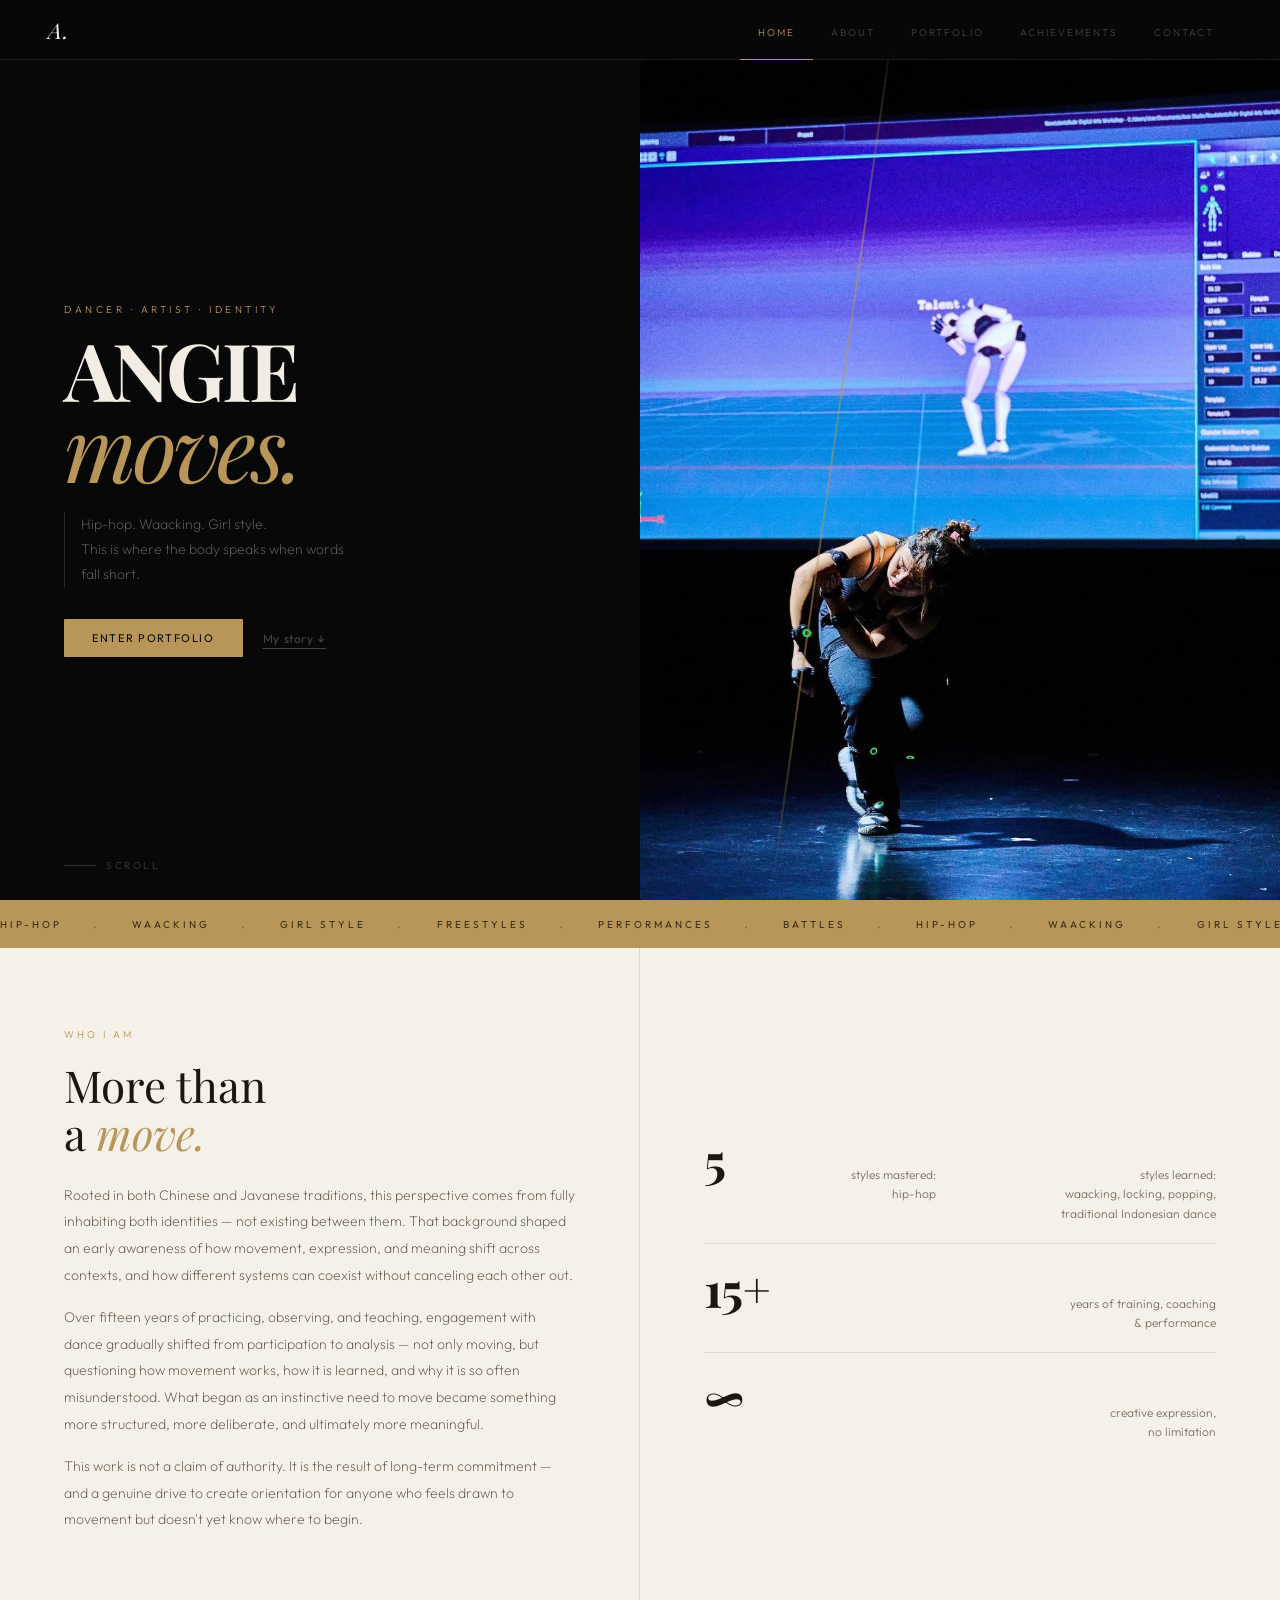
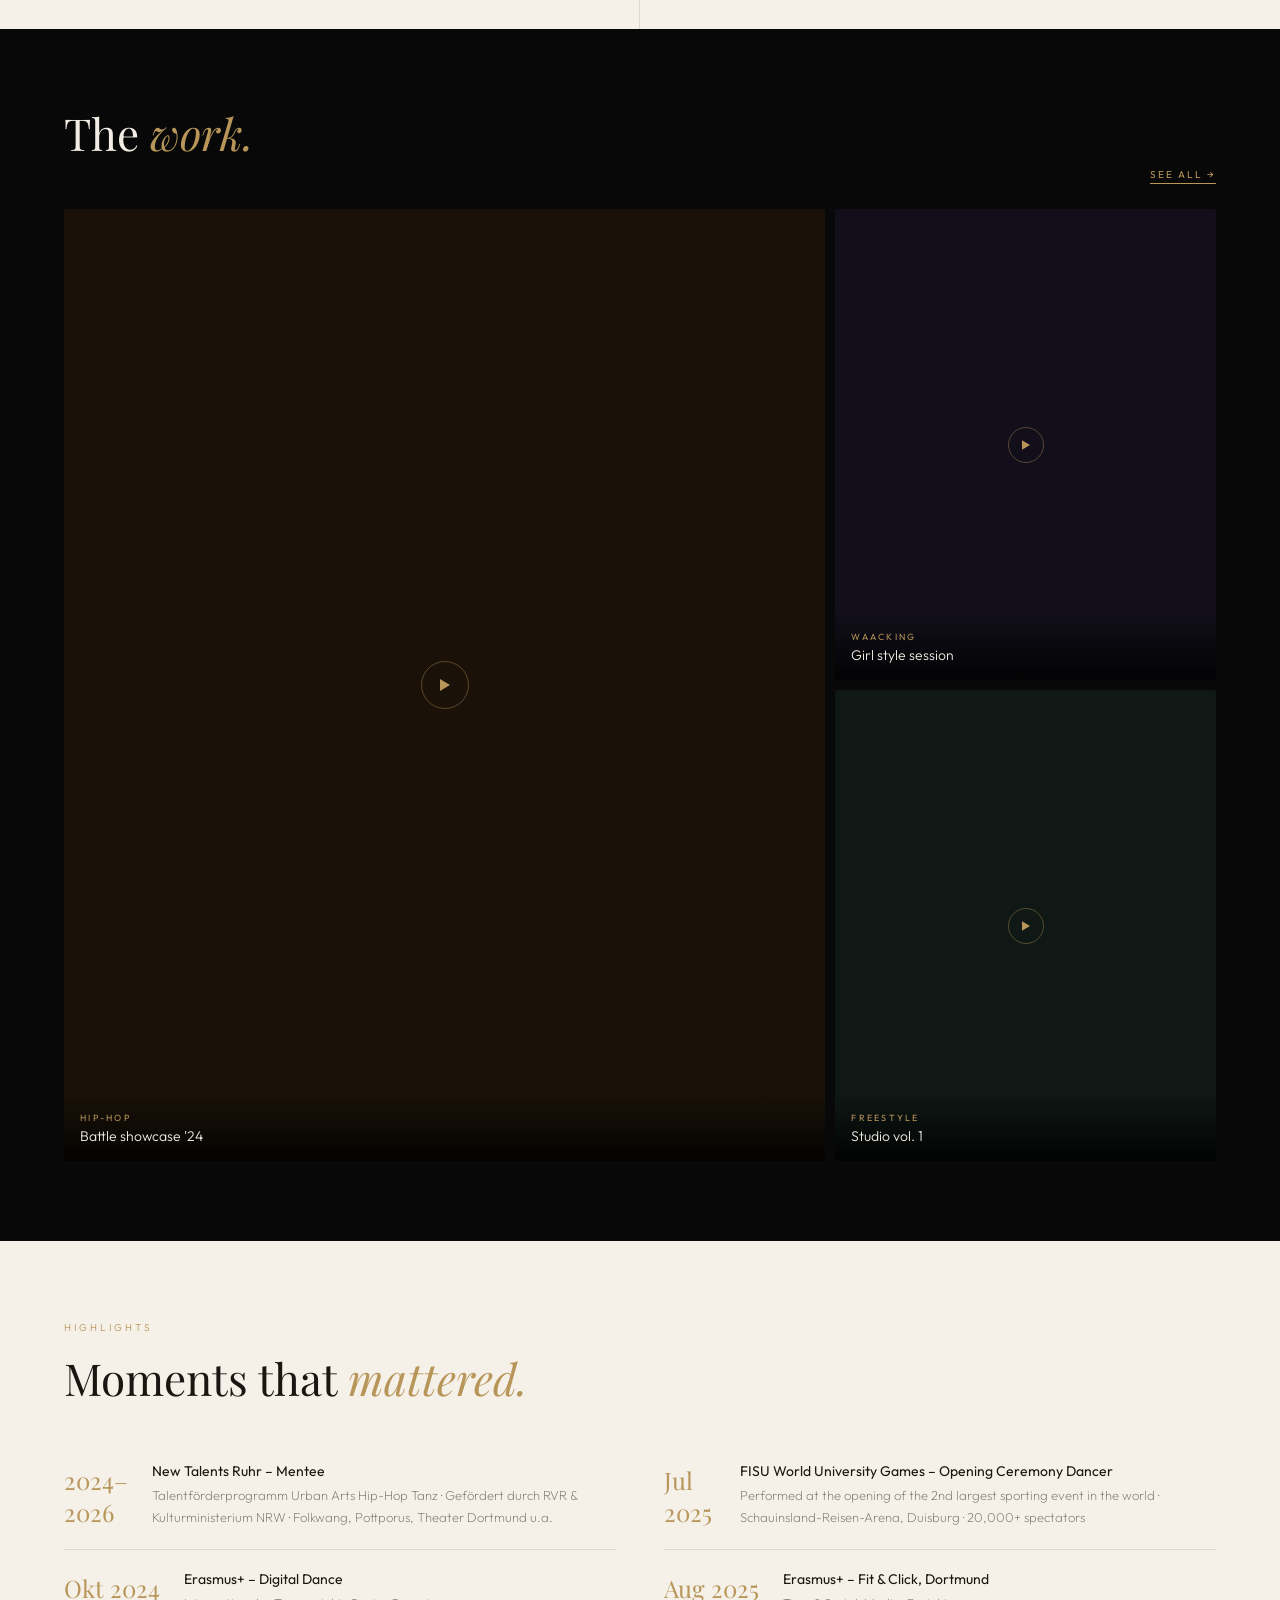
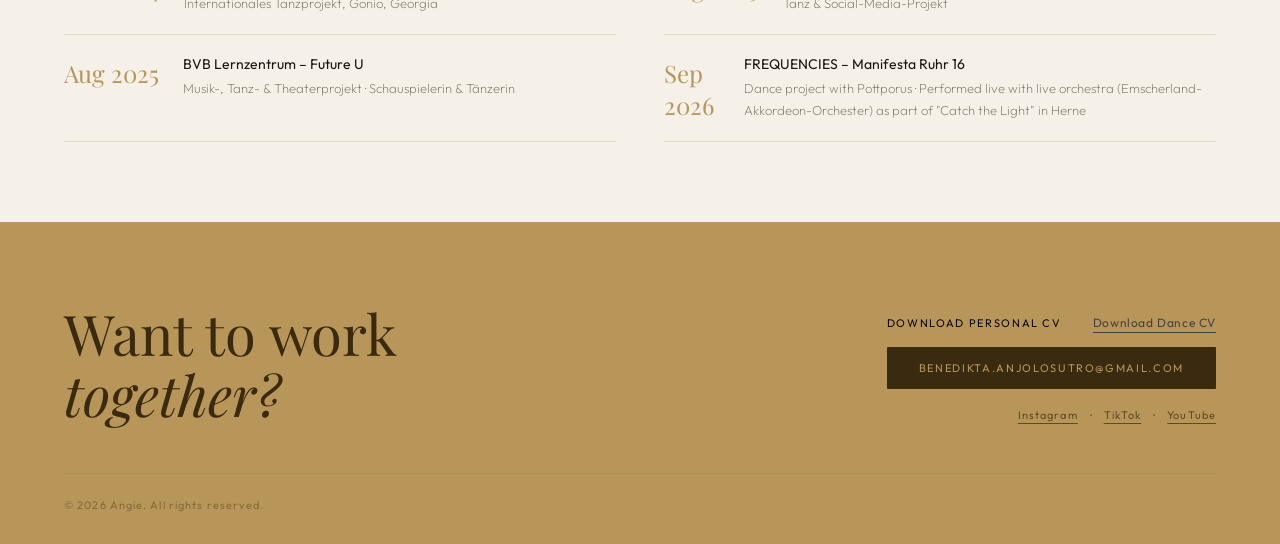
==== index.html @ 120810fe "Update index.html" ====
<!DOCTYPE html>
<html lang="en">
<head>
  <meta charset="UTF-8" />
  <meta name="viewport" content="width=device-width, initial-scale=1.0"/>
  <title>Benedikta Angie — Dancer & Artist</title>
  <link rel="stylesheet" href="style.css" />
  <link href="https://fonts.googleapis.com/css2?family=Playfair+Display:ital,wght@0,400;0,700;1,400;1,700&family=Outfit:wght@200;300;400&display=swap" rel="stylesheet"/>
</head>
<body>

  <!-- ═══════════════════════════════════════════
       NAVIGATION
  ════════════════════════════════════════════ -->
  <nav class="nav">
    <div class="nav-brand">A.</div>
    <ul class="nav-links">
      <li><a href="#home" class="active">Home</a></li>
      <li><a href="#about">About</a></li>
      <li><a href="portfolio.html">Portfolio</a></li>
      <li><a href="#achievements">Achievements</a></li>
      <li><a href="#contact">Contact</a></li>
    </ul>
    <button class="nav-toggle" aria-label="menu">☰</button>
  </nav>

  <!-- ═══════════════════════════════════════════
       HERO
  ════════════════════════════════════════════ -->
  <section class="hero" id="home">
    <div class="hero-left reveal">
      <span class="eyebrow">Dancer · Artist · Identity</span>
      <h1 class="hero-name">
        ANGIE
        <span class="italic-line">moves.</span>
      </h1>
      <p class="tagline">Hip-hop. Waacking. Girl style.<br>This is where the body speaks when words fall short.</p>
      <div class="hero-actions">
        <a href="portfolio.html" class="btn-gold">Enter portfolio</a>
        <a href="#about" class="btn-line">My story ↓</a>
      </div>
    </div>
    <div class="hero-right">
      <!-- 👇 REPLACE THIS: swap the src with the path to your photo -->
      <!-- Example: src="images/angie.jpg" -->
     <div class="slideshow">
  <div class="slide active"><img src="images/abme1.jpg" alt="Angie" /></div>
  <div class="slide"><img src="images/abme2.JPG" alt="Angie" /></div>
  <div class="slide"><img src="images/abme3.jpg" alt="Angie" /></div>
  <div class="slide"><img src="images/abme4.jpg" alt="Angie" /></div>
  <div class="slide"><img src="images/abme5.jpg" alt="Angie" /></div>
  <div class="slide"><img src="images/abme6.JPG" alt="Angie" /></div>
  <div class="slide"><img src="images/abme7.jpg" alt="Angie" /></div>
  <div class="slide"><img src="images/abme8.JPG" alt="Angie" /></div>
</div>
       </div>
     </div>
    </div>
    <div class="scroll-hint"><span class="scroll-line"></span> scroll</div>
    <div class="diagonal-slice"></div>
  </section>

  <!-- ═══════════════════════════════════════════
       TICKER STRIP
  ════════════════════════════════════════════ -->
  <div class="ticker">
    <div class="ticker-track">
      <span>Hip-hop</span><span class="dot">·</span>
      <span>Waacking</span><span class="dot">·</span>
      <span>Girl style</span><span class="dot">·</span>
      <span>Freestyles</span><span class="dot">·</span>
      <span>Performances</span><span class="dot">·</span>
      <span>Battles</span><span class="dot">·</span>
      <span>Hip-hop</span><span class="dot">·</span>
      <span>Waacking</span><span class="dot">·</span>
      <span>Girl style</span><span class="dot">·</span>
      <span>Freestyles</span><span class="dot">·</span>
      <span>Performances</span><span class="dot">·</span>
      <span>Battles</span><span class="dot">·</span>
    </div>
  </div>

  <!-- ═══════════════════════════════════════════
       ABOUT
  ════════════════════════════════════════════ -->
  <section class="about" id="about">
    <div class="about-left reveal">
      <span class="section-kicker">Who I am</span>
      <h2 class="section-heading">More than<br>a <em>move.</em></h2>
      <!-- 👇 REPLACE THIS: write your own bio here -->
      <p class="body-text">
        Rooted in both Chinese and Javanese traditions, this perspective comes from fully inhabiting both identities — not existing between them. 
        That background shaped an early awareness of how movement, expression, and meaning shift across contexts, and 
        how different systems can coexist without canceling each other out.
      </p>
      <p class="body-text">
        Over fifteen years of practicing, observing, and teaching, engagement with dance gradually shifted from participation to analysis — not only moving, but questioning how movement works, how it is learned, and why it is so often misunderstood. 
        What began as an instinctive need to move became something more structured, more deliberate, and ultimately more meaningful.
      </p>
       <p class="body-text">
        This work is not a claim of authority. It is the result of long-term commitment — and a genuine drive 
         to create orientation for anyone who feels drawn to movement but doesn't yet know where to begin.
    </div>
    <div class="about-right reveal">
      <!-- 👇 REPLACE THIS: update these numbers to match your real experience -->
      <div class="stat-row">
        <span class="stat-n">5</span>
        <span class="stat-desc">styles mastered:<br>hip-hop</span>
        <span class="stat-desc">styles learned:<br>waacking, locking, popping, <br>traditional Indonesian dance</span>
      </div>
      <div class="stat-row">
        <span class="stat-n">15+</span>
        <span class="stat-desc">years of training, coaching<br>& performance</span>
      </div>
      <div class="stat-row">
        <span class="stat-n">∞</span>
        <span class="stat-desc">creative expression,<br>no limitation</span>
      </div>
    </div>
  </section>

  <!-- ═══════════════════════════════════════════
       PORTFOLIO PREVIEW
  ════════════════════════════════════════════ -->
  <section class="portfolio-preview">
    <div class="portfolio-header reveal">
      <h2 class="section-heading light">The <em>work.</em></h2>
      <a href="portfolio.html" class="see-all">See all →</a>
    </div>
    <div class="portfolio-grid reveal">

      <!-- CARD 1 — big featured card -->
      <!-- 👇 REPLACE: change the background-image or add a video thumbnail -->
      <div class="p-card p-card-main" style="background:#1a1208;">
        <div class="play-btn">
          <svg width="10" height="12" viewBox="0 0 10 12" fill="#b8965a"><polygon points="0,0 10,6 0,12"/></svg>
        </div>
        <div class="card-info">
          <span class="card-tag">Hip-hop</span>
          <!-- 👇 REPLACE: change the title of this video/clip -->
          <p class="card-name">Battle showcase '24</p>
        </div>
      </div>

      <div class="p-card-col">
        <!-- CARD 2 -->
        <div class="p-card p-card-sm" style="background:#120f1a;">
          <div class="play-btn small">
            <svg width="8" height="10" viewBox="0 0 10 12" fill="#b8965a"><polygon points="0,0 10,6 0,12"/></svg>
          </div>
          <div class="card-info">
            <span class="card-tag">Waacking</span>
            <!-- 👇 REPLACE: change title -->
            <p class="card-name">Girl style session</p>
          </div>
        </div>
        <!-- CARD 3 -->
        <div class="p-card p-card-sm" style="background:#0f1814;">
          <div class="play-btn small">
            <svg width="8" height="10" viewBox="0 0 10 12" fill="#b8965a"><polygon points="0,0 10,6 0,12"/></svg>
          </div>
          <div class="card-info">
            <span class="card-tag">Freestyle</span>
            <!-- 👇 REPLACE: change title -->
            <p class="card-name">Studio vol. 1</p>
          </div>
        </div>
      </div>

    </div>
  </section>

  <!-- ═══════════════════════════════════════════
       ACHIEVEMENTS
  ════════════════════════════════════════════ -->
  <section class="achievements" id="achievements">
    <div class="reveal">
      <span class="section-kicker">Highlights</span>
      <h2 class="section-heading">Moments that <em>mattered.</em></h2>
    </div>
    <div class="ach-grid reveal">

      <!-- 👇 REPLACE ALL OF THESE with your real achievements -->
      <!-- Copy-paste more <div class="ach-item"> blocks to add more! -->
      
      <div class="ach-item">
  <span class="ach-year">2024–2026</span>
  <div>
    <p class="ach-title">New Talents Ruhr – Mentee</p>
    <p class="ach-desc">Talentförderprogramm Urban Arts Hip-Hop Tanz · Gefördert durch RVR & Kulturministerium NRW · Folkwang, Pottporus, Theater Dortmund u.a.</p>
  </div>
</div>
      <div class="ach-item">
  <span class="ach-year">Jul 2025</span>
  <div>
    <p class="ach-title">FISU World University Games – Opening Ceremony Dancer</p>
    <p class="ach-desc">Performed at the opening of the 2nd largest sporting event in the world · Schauinsland-Reisen-Arena, Duisburg · 20,000+ spectators</p>
  </div>
</div>
<div class="ach-item">
  <span class="ach-year">Okt 2024</span>
  <div>
    <p class="ach-title">Erasmus+ – Digital Dance</p>
    <p class="ach-desc">Internationales Tanzprojekt, Gonio, Georgia</p>
  </div>
</div>
<div class="ach-item">
  <span class="ach-year">Aug 2025</span>
  <div>
    <p class="ach-title">Erasmus+ – Fit & Click, Dortmund</p>
    <p class="ach-desc">Tanz & Social-Media-Projekt</p>
  </div>
</div>
<div class="ach-item">
  <span class="ach-year">Aug 2025</span>
  <div>
    <p class="ach-title">BVB Lernzentrum – Future U</p>
    <p class="ach-desc">Musik-, Tanz- & Theaterprojekt · Schauspielerin & Tänzerin</p>
  </div>
</div>
      <div class="ach-item"> 
        <span class="ach-year">Sep 2026</span> 
        <div> <p class="ach-title">FREQUENCIES – Manifesta Ruhr 16</p> 
          <p class="ach-desc">Dance project with Pottporus · Performed live with live orchestra (Emscherland-Akkordeon-Orchester) as part of "Catch the Light" in Herne</p> 
        </div> </div>
      </div>

    </div>
  </section>

  <!-- ═══════════════════════════════════════════
       CONTACT FOOTER
  ════════════════════════════════════════════ -->
  <footer class="contact" id="contact">
    <div class="contact-inner reveal">
      <h2 class="contact-heading">Want to work<br><em>together?</em></h2>
      <div class="contact-links">

        <div class="cv-downloads">
  <a href="Lebenslauf_Benedikta_Anjolosutro.pdf" download class="btn-gold">Download Personal CV</a>
  <a href="Tanz_Lebenslauf_Benedikta_Anjolosutro.pdf" download class="btn-line">Download Dance CV</a>
</div>
        <!-- 👇 REPLACE: add your real email and social links -->
        <a href="mailto:benedikta.anjolosutro@gmail.com" class="contact-btn">benedikta.anjolosutro@gmail.com</a>
<div class="social-row">
  <a href="https://instagram.com/benedikta_angie" target="_blank" class="social-link">Instagram</a>
  <span class="dot">·</span>
  <a href="https://tiktok.com/@an._angie" target="_blank" class="social-link">TikTok</a>
  <span class="dot">·</span>
  <a href="https://youtube.com/@benedikta_angie" target="_blank" class="social-link">YouTube</a>
        </div>
      </div>
    </div>
    <p class="footer-copy">© 2026 Angie. All rights reserved.</p>
  </footer>

  <script src="script.js"></script>
</body>
</html>
---- style.css ----
/* ═══════════════════════════════════════════════
   ANGIE — Personal Website Stylesheet
   ═══════════════════════════════════════════════
   COLORS:
     --gold   : #b8965a  ← your signature accent
     --dark   : #080808  ← background for dark sections
     --cream  : #f2ede4  ← text on dark backgrounds
     --mid    : #666     ← muted text
   ═══════════════════════════════════════════════ */

:root {
  --gold: #b8965a;
  --gold-dark: #3a2a10;
  --dark: #080808;
  --dark-2: #0c0c0c;
  --dark-3: #111;
  --cream: #f2ede4;
  --mid: #666;
  --muted: #444;
  --border: rgba(255,255,255,0.07);
  --font-display: 'Playfair Display', serif;
  --font-body: 'Outfit', sans-serif;
}

/* ── RESET ── */
*, *::before, *::after { box-sizing: border-box; margin: 0; padding: 0; }
html { scroll-behavior: smooth; }
body {
  font-family: var(--font-body);
  background: var(--dark);
  color: var(--cream);
  overflow-x: hidden;
}
a { text-decoration: none; color: inherit; }
ul { list-style: none; }
img { max-width: 100%; display: block; }

/* ── NAVIGATION ── */
.nav {
  position: fixed; top: 0; left: 0; right: 0; z-index: 100;
  display: flex; align-items: center;
  justify-content: space-between;
  padding: 0 48px;
  background: rgba(8,8,8,0.92);
  backdrop-filter: blur(12px);
  border-bottom: 0.5px solid var(--border);
  height: 60px;
}
.nav-brand {
  font-family: var(--font-display);
  font-size: 22px; font-style: italic;
  color: var(--cream); letter-spacing: 1px;
}
.nav-links {
  display: flex; gap: 0; align-items: center;
}
.nav-links a {
  font-size: 10px; letter-spacing: 0.2em;
  text-transform: uppercase; color: var(--muted);
  padding: 20px 18px;
  border-bottom: 1.5px solid transparent;
  transition: color 0.2s, border-color 0.2s;
  font-weight: 300;
}
.nav-links a:hover,
.nav-links a.active {
  color: var(--gold);
  border-bottom-color: var(--gold);
}
.nav-toggle { display: none; background: none; border: none; color: var(--cream); font-size: 20px; cursor: pointer; }

/* ── HERO ── */
.hero {
  min-height: 100vh;
  display: grid; grid-template-columns: 1fr 1fr;
  position: relative; overflow: hidden;
  padding-top: 60px;
}
.diagonal-slice {
  position: absolute;
  top: 0; right: 38%;
  width: 1.5px; height: 100%;
  background: linear-gradient(180deg, transparent, var(--gold) 25%, var(--gold) 75%, transparent);
  transform: rotate(8deg) translateX(40px);
  opacity: 0.5; pointer-events: none;
}
.hero-left {
  padding: 80px 64px;
  display: flex; flex-direction: column;
  justify-content: center; gap: 16px;
  position: relative; z-index: 2;
}
.eyebrow {
  font-size: 10px; letter-spacing: 0.35em;
  text-transform: uppercase; color: var(--gold);
  font-weight: 300;
}
.hero-name {
  font-family: var(--font-display);
  font-size: clamp(56px, 8vw, 80px);
  font-weight: 700; line-height: 0.92;
  color: var(--cream); letter-spacing: -3px;
}
.hero-name .italic-line {
  display: block; font-style: italic;
  font-weight: 400; color: var(--gold);
  font-size: clamp(64px, 9vw, 90px);
  letter-spacing: -4px;
}
.tagline {
  font-size: 14px; font-weight: 200;
  color: var(--mid); line-height: 1.8;
  max-width: 280px;
  border-left: 1px solid #2a2a2a;
  padding-left: 16px; margin-top: 8px;
}
.hero-actions {
  display: flex; align-items: center;
  gap: 20px; margin-top: 16px;
}
.btn-gold {
  background: var(--gold); color: var(--dark);
  padding: 12px 28px;
  font-size: 11px; letter-spacing: 0.15em;
  text-transform: uppercase; font-weight: 400;
  border-radius: 1px;
  transition: opacity 0.2s;
}
.btn-gold:hover { opacity: 0.85; }
.btn-line {
  font-size: 12px; color: var(--muted);
  letter-spacing: 0.05em;
  text-decoration: underline;
  text-underline-offset: 5px;
  transition: color 0.2s;
}
.btn-line:hover { color: var(--cream); }
.hero-right {
  background: #0f0d0b;
  display: flex; align-items: flex-end;
  justify-content: center; overflow: hidden;
  position: relative;
}
/* ── PHOTO: when you add your real photo it fills this area ── */
.hero-right img {
  width: 100%; height: 100%;
  object-fit: cover; object-position: top center;
}
.photo-placeholder {
  width: 100%; height: 100%;
  display: flex; align-items: center; justify-content: center;
  min-height: 400px;
}
.photo-frame {
  border: 0.5px solid #2a2520;
  padding: 40px; text-align: center;
  position: relative;
}
.photo-frame::before {
  content: ''; position: absolute; top: -16px; right: -16px;
  width: 32px; height: 32px;
  border-top: 1px solid var(--gold); border-right: 1px solid var(--gold);
}
.photo-frame::after {
  content: ''; position: absolute; bottom: -16px; left: -16px;
  width: 32px; height: 32px;
  border-bottom: 1px solid var(--gold); border-left: 1px solid var(--gold);
}
.photo-hint { font-size: 13px; color: var(--muted); margin-bottom: 8px; line-height: 1.6; }
.photo-code { font-size: 11px; color: #333; font-family: monospace; }
.scroll-hint {
  position: absolute; bottom: 28px; left: 64px;
  font-size: 10px; color: #333;
  letter-spacing: 0.25em; text-transform: uppercase;
  display: flex; align-items: center; gap: 10px; z-index: 2;
}
.scroll-line { width: 32px; height: 1px; background: #333; }

/* ── TICKER STRIP ── */
.ticker {
  background: var(--gold);
  overflow: hidden; white-space: nowrap;
  padding: 12px 0;
}
.ticker-track {
  display: inline-flex; gap: 32px;
  animation: ticker 18s linear infinite;
}
.ticker-track span {
  font-size: 10px; letter-spacing: 0.3em;
  text-transform: uppercase; color: var(--gold-dark);
  font-weight: 400;
}
.ticker-track .dot { opacity: 0.4; font-size: 14px; }
@keyframes ticker {
  from { transform: translateX(0); }
  to { transform: translateX(-50%); }
}

/* ── ABOUT ── */
.about {
  background: #f5f0e8;
  display: grid; grid-template-columns: 1fr 1fr;
}
.about-left {
  padding: 80px 64px;
  border-right: 0.5px solid #ddd8ce;
}
.about-right {
  padding: 80px 64px;
  display: flex; flex-direction: column;
  justify-content: center;
}
.section-kicker {
  font-size: 10px; letter-spacing: 0.3em;
  text-transform: uppercase; color: var(--gold);
  margin-bottom: 20px; font-weight: 300;
  display: block;
}
.section-heading {
  font-family: var(--font-display);
  font-size: clamp(32px, 4vw, 44px);
  font-weight: 400; line-height: 1.1;
  color: #1a1612; margin-bottom: 24px;
}
.section-heading.light { color: var(--cream); }
.section-heading em { font-style: italic; color: var(--gold); }
.body-text {
  font-size: 14px; font-weight: 200;
  color: #5a5248; line-height: 1.9;
  margin-bottom: 16px;
}
.stat-row {
  display: flex; justify-content: space-between;
  align-items: baseline; padding: 20px 0;
  border-bottom: 0.5px solid #ddd8ce;
}
.stat-row:first-child { padding-top: 0; }
.stat-row:last-child { border-bottom: none; padding-bottom: 0; }
.stat-n {
  font-family: var(--font-display);
  font-size: 48px; font-weight: 700;
  color: #1a1612; line-height: 1;
}
.stat-desc {
  font-size: 12px; color: #7a7268;
  font-weight: 300; text-align: right;
  line-height: 1.6;
}

/* ── PORTFOLIO PREVIEW ── */
.portfolio-preview {
  background: var(--dark); padding: 80px 64px;
}
.portfolio-header {
  display: flex; justify-content: space-between;
  align-items: flex-end; margin-bottom: 28px;
}
.see-all {
  font-size: 10px; color: var(--gold);
  letter-spacing: 0.2em; text-transform: uppercase;
  text-decoration: underline; text-underline-offset: 5px;
  transition: opacity 0.2s;
}
.see-all:hover { opacity: 0.7; }
.portfolio-grid {
  display: grid;
  grid-template-columns: 2fr 1fr;
  gap: 10px;
}
.p-card {
  position: relative; overflow: hidden;
  cursor: pointer; border-radius: 2px;
  transition: transform 0.3s;
}
.p-card:hover { transform: scale(1.01); }
.p-card-main { aspect-ratio: 4/5; }
.p-card-col { display: flex; flex-direction: column; gap: 10px; }
.p-card-sm { flex: 1; min-height: 160px; }
.play-btn {
  position: absolute; top: 50%; left: 50%;
  transform: translate(-50%, -50%);
  width: 48px; height: 48px;
  border: 1px solid rgba(184,150,90,0.4);
  border-radius: 50%;
  display: flex; align-items: center; justify-content: center;
  transition: border-color 0.2s, background 0.2s;
}
.p-card:hover .play-btn { border-color: var(--gold); background: rgba(184,150,90,0.1); }
.play-btn.small { width: 36px; height: 36px; }
.card-info {
  position: absolute; bottom: 0; left: 0; right: 0;
  padding: 20px 16px 16px;
  background: linear-gradient(transparent, rgba(0,0,0,0.88));
}
.card-tag {
  font-size: 9px; letter-spacing: 0.25em;
  text-transform: uppercase; color: var(--gold);
  display: block; margin-bottom: 4px;
}
.card-name {
  font-size: 14px; color: var(--cream);
  font-weight: 300;
}

/* ── ACHIEVEMENTS ── */
.achievements {
  background: #f5f0e8; padding: 80px 64px;
}
.achievements .section-heading { color: #1a1612; margin-bottom: 40px; }
.ach-grid {
  display: grid;
  grid-template-columns: 1fr 1fr;
  gap: 0 48px;
}
.ach-item {
  display: flex; gap: 24px;
  align-items: flex-start; padding: 20px 0;
  border-bottom: 0.5px solid #ddd8ce;
}
.ach-year {
  font-family: var(--font-display);
  font-size: 24px; color: var(--gold);
  min-width: 52px; font-weight: 400;
  padding-top: 2px;
}
.ach-title {
  font-size: 14px; color: #1a1612;
  margin-bottom: 4px; font-weight: 400;
}
.ach-desc {
  font-size: 13px; color: #7a7268;
  font-weight: 200; line-height: 1.7;
}

/* ── CONTACT / FOOTER ── */
.contact {
  background: var(--gold);
  padding: 80px 64px 32px;
}
.contact-inner {
  display: flex; justify-content: space-between;
  align-items: flex-end; margin-bottom: 48px;
  flex-wrap: wrap; gap: 32px;
}
.contact-heading {
  font-family: var(--font-display);
  font-size: clamp(36px, 5vw, 56px);
  font-weight: 400; font-style: normal;
  color: var(--gold-dark); line-height: 1.1;
}
.contact-heading em { font-style: italic; }
.contact-links {
  display: flex; flex-direction: column;
  gap: 16px; align-items: flex-end;
}
.contact-btn {
  background: var(--gold-dark); color: var(--gold);
  padding: 14px 32px;
  font-size: 11px; letter-spacing: 0.15em;
  text-transform: uppercase; font-weight: 400;
  border-radius: 1px;
  transition: opacity 0.2s;
}
.contact-btn:hover { opacity: 0.8; }
.social-row {
  display: flex; gap: 12px; align-items: center;
}
.social-link {
  font-size: 11px; color: var(--gold-dark);
  letter-spacing: 0.1em; opacity: 0.7;
  text-decoration: underline; text-underline-offset: 4px;
  transition: opacity 0.2s;
}
.social-link:hover { opacity: 1; }
.social-row .dot { color: var(--gold-dark); opacity: 0.4; }
.footer-copy {
  font-size: 11px; color: var(--gold-dark);
  opacity: 0.4; letter-spacing: 0.1em;
  border-top: 0.5px solid rgba(58,42,16,0.2);
  padding-top: 24px;
}

/* ── REVEAL ANIMATIONS ── */
.reveal {
  opacity: 0;
  transform: translateY(28px);
  transition: opacity 0.7s ease, transform 0.7s ease;
}
.reveal.visible {
  opacity: 1;
  transform: translateY(0);
}

/* ── MOBILE ── */
@media (max-width: 768px) {
  .nav { padding: 0 24px; }
  .nav-links { display: none; }
  .nav-toggle { display: block; }
  .hero { grid-template-columns: 1fr; min-height: auto; }
  .hero-left { padding: 100px 28px 48px; }
  .hero-right { min-height: 320px; }
  .scroll-hint { left: 28px; }
  .about { grid-template-columns: 1fr; }
  .about-left { padding: 56px 28px; border-right: none; border-bottom: 0.5px solid #ddd8ce; }
  .about-right { padding: 48px 28px; }
  .portfolio-preview { padding: 56px 28px; }
  .portfolio-grid { grid-template-columns: 1fr; }
  .p-card-main { aspect-ratio: 4/3; }
  .achievements { padding: 56px 28px; }
  .ach-grid { grid-template-columns: 1fr; }
  .contact { padding: 56px 28px 28px; }
  .contact-inner { flex-direction: column; align-items: flex-start; }
  .contact-links { align-items: flex-start; }
}

/* SLIDESHOW */
.slideshow {
  position: relative;
  width: 100%;
  height: 100%;
  min-height: 520px;
  overflow: hidden;
  border-radius: 4px;
}

.slide {
  position: absolute;
  top: 0; left: 0;
  width: 100%;
  height: 100%;
  opacity: 0;
  transition: opacity 1s ease-in-out;
}

.slide.active {
  opacity: 1;
}

.slide img {
  width: 100%;
  height: 100%;
  object-fit: cover;
  object-position: top;
}
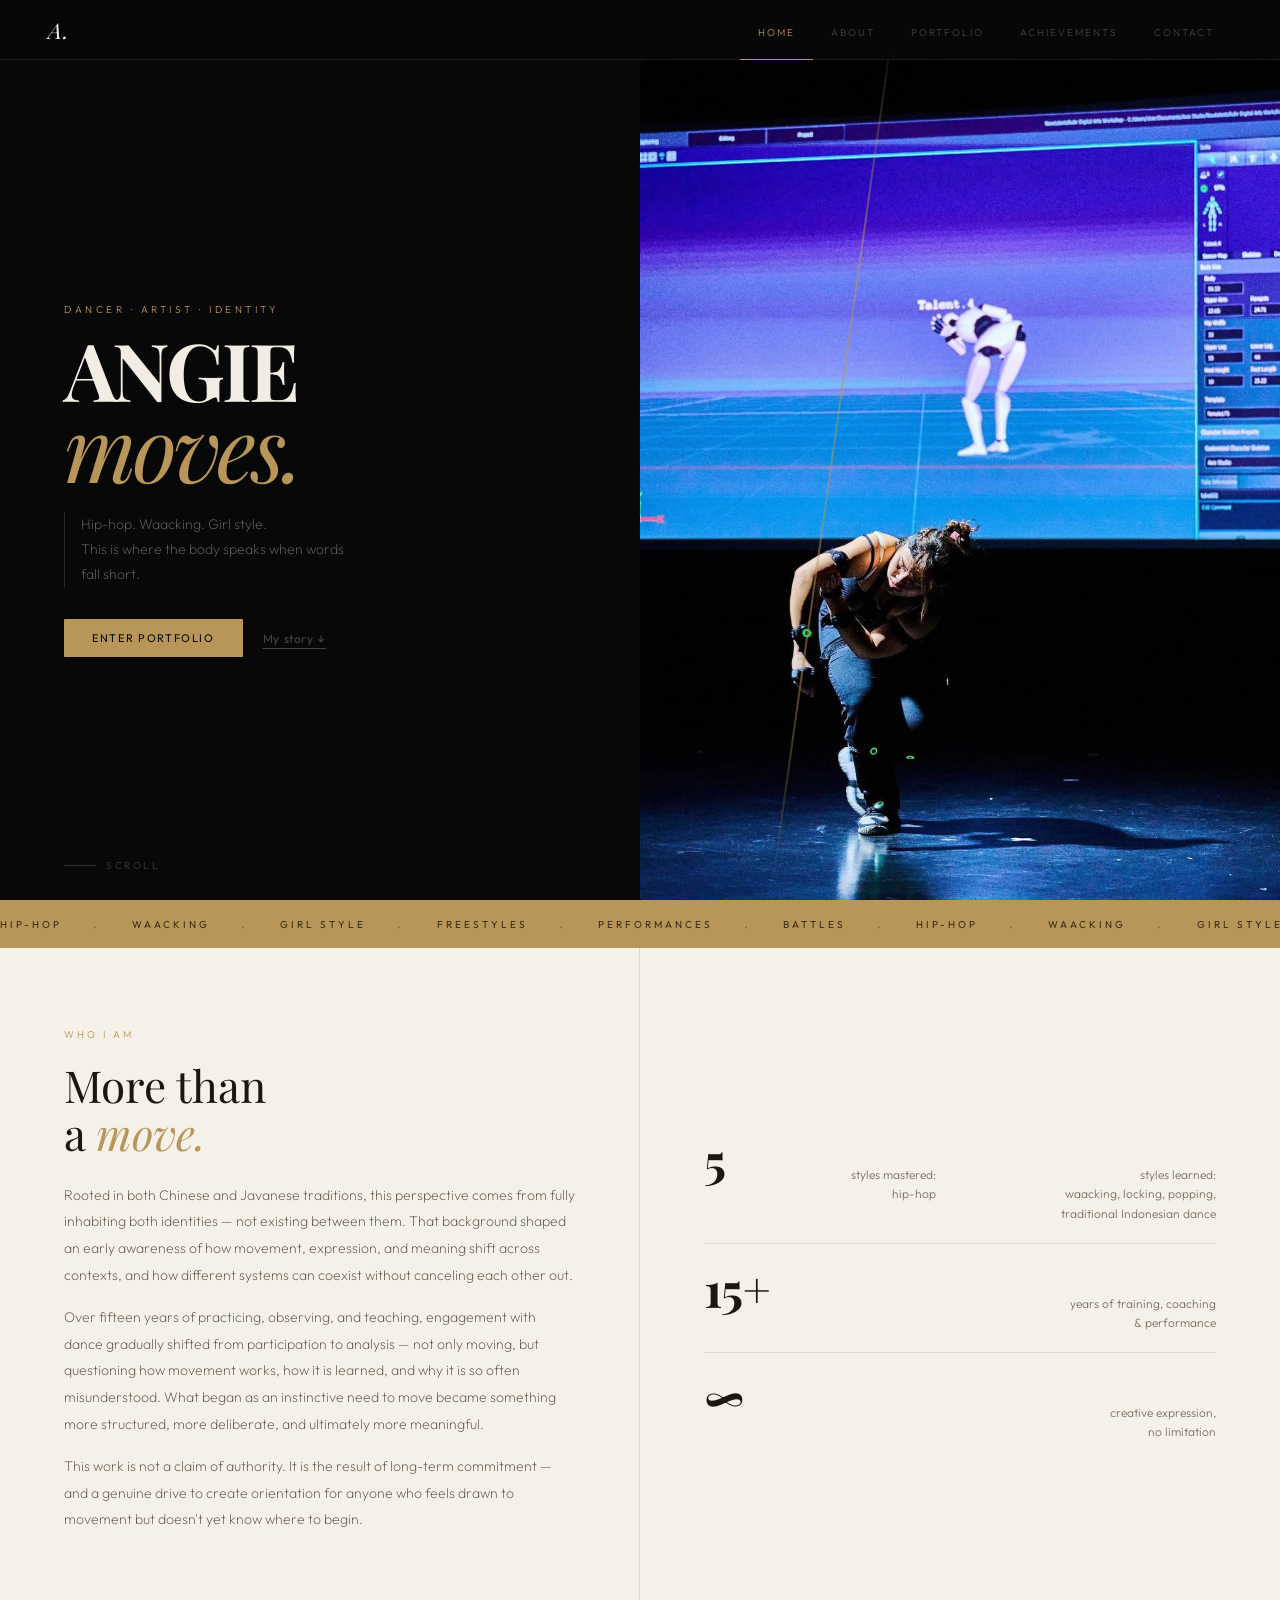
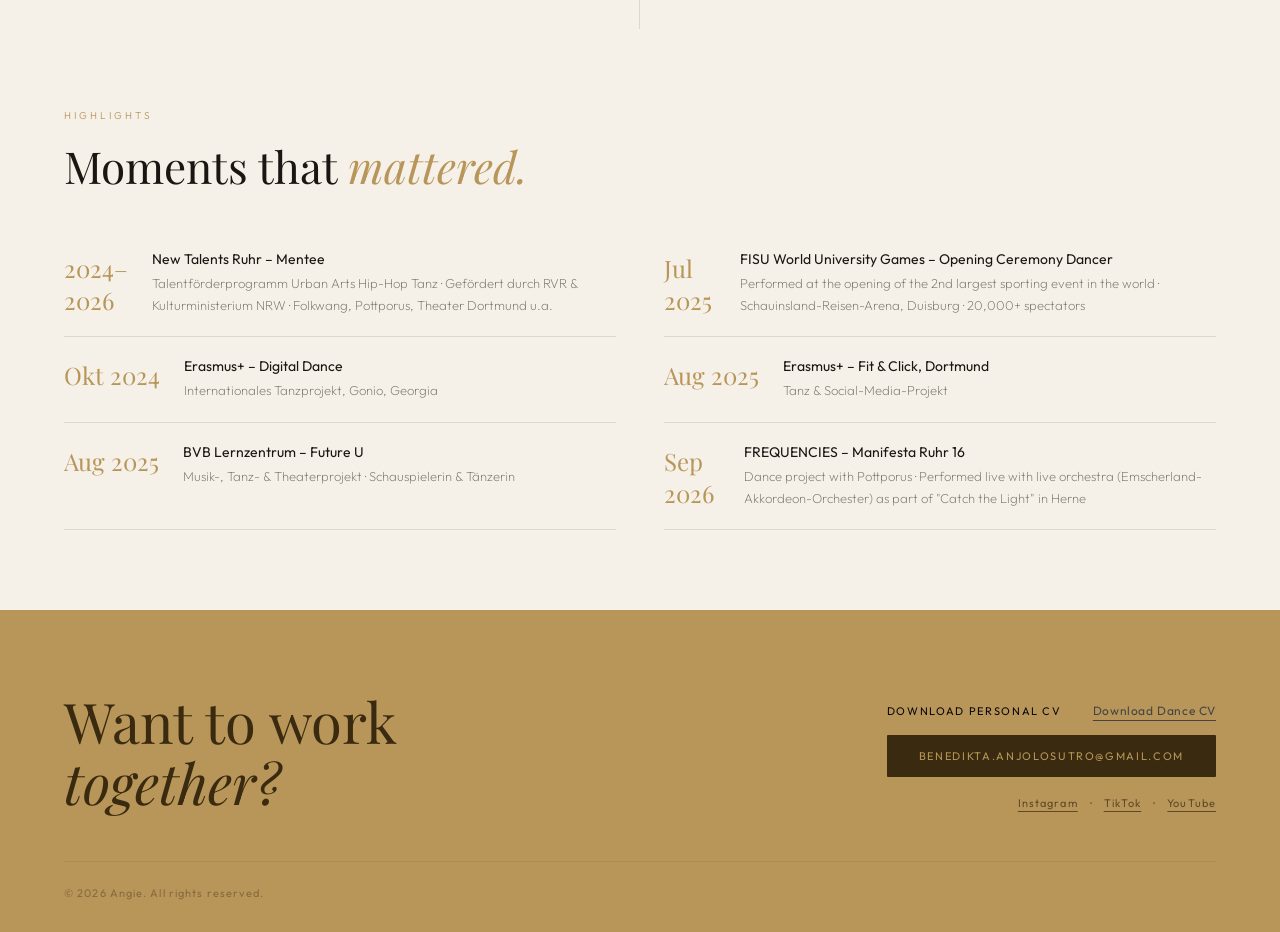
==== commit 9286ed7d: "Update index.html" ====
--- a/index.html
+++ b/index.html
@@ -120,55 +120,8 @@
   </section>
 
   <!-- ═══════════════════════════════════════════
-       PORTFOLIO PREVIEW
-  ════════════════════════════════════════════ -->
-  <section class="portfolio-preview">
-    <div class="portfolio-header reveal">
-      <h2 class="section-heading light">The <em>work.</em></h2>
-      <a href="portfolio.html" class="see-all">See all →</a>
-    </div>
-    <div class="portfolio-grid reveal">
-
-      <!-- CARD 1 — big featured card -->
-      <!-- 👇 REPLACE: change the background-image or add a video thumbnail -->
-      <div class="p-card p-card-main" style="background:#1a1208;">
-        <div class="play-btn">
-          <svg width="10" height="12" viewBox="0 0 10 12" fill="#b8965a"><polygon points="0,0 10,6 0,12"/></svg>
-        </div>
-        <div class="card-info">
-          <span class="card-tag">Hip-hop</span>
-          <!-- 👇 REPLACE: change the title of this video/clip -->
-          <p class="card-name">Battle showcase '24</p>
-        </div>
-      </div>
-
-      <div class="p-card-col">
-        <!-- CARD 2 -->
-        <div class="p-card p-card-sm" style="background:#120f1a;">
-          <div class="play-btn small">
-            <svg width="8" height="10" viewBox="0 0 10 12" fill="#b8965a"><polygon points="0,0 10,6 0,12"/></svg>
-          </div>
-          <div class="card-info">
-            <span class="card-tag">Waacking</span>
-            <!-- 👇 REPLACE: change title -->
-            <p class="card-name">Girl style session</p>
-          </div>
-        </div>
-        <!-- CARD 3 -->
-        <div class="p-card p-card-sm" style="background:#0f1814;">
-          <div class="play-btn small">
-            <svg width="8" height="10" viewBox="0 0 10 12" fill="#b8965a"><polygon points="0,0 10,6 0,12"/></svg>
-          </div>
-          <div class="card-info">
-            <span class="card-tag">Freestyle</span>
-            <!-- 👇 REPLACE: change title -->
-            <p class="card-name">Studio vol. 1</p>
-          </div>
-        </div>
-      </div>
-
-    </div>
-  </section>
+       PORTFOLIO PREVIEW.. maybe later add videos here
+  ════════════════════════════════════════════ -->
 
   <!-- ═══════════════════════════════════════════
        ACHIEVEMENTS
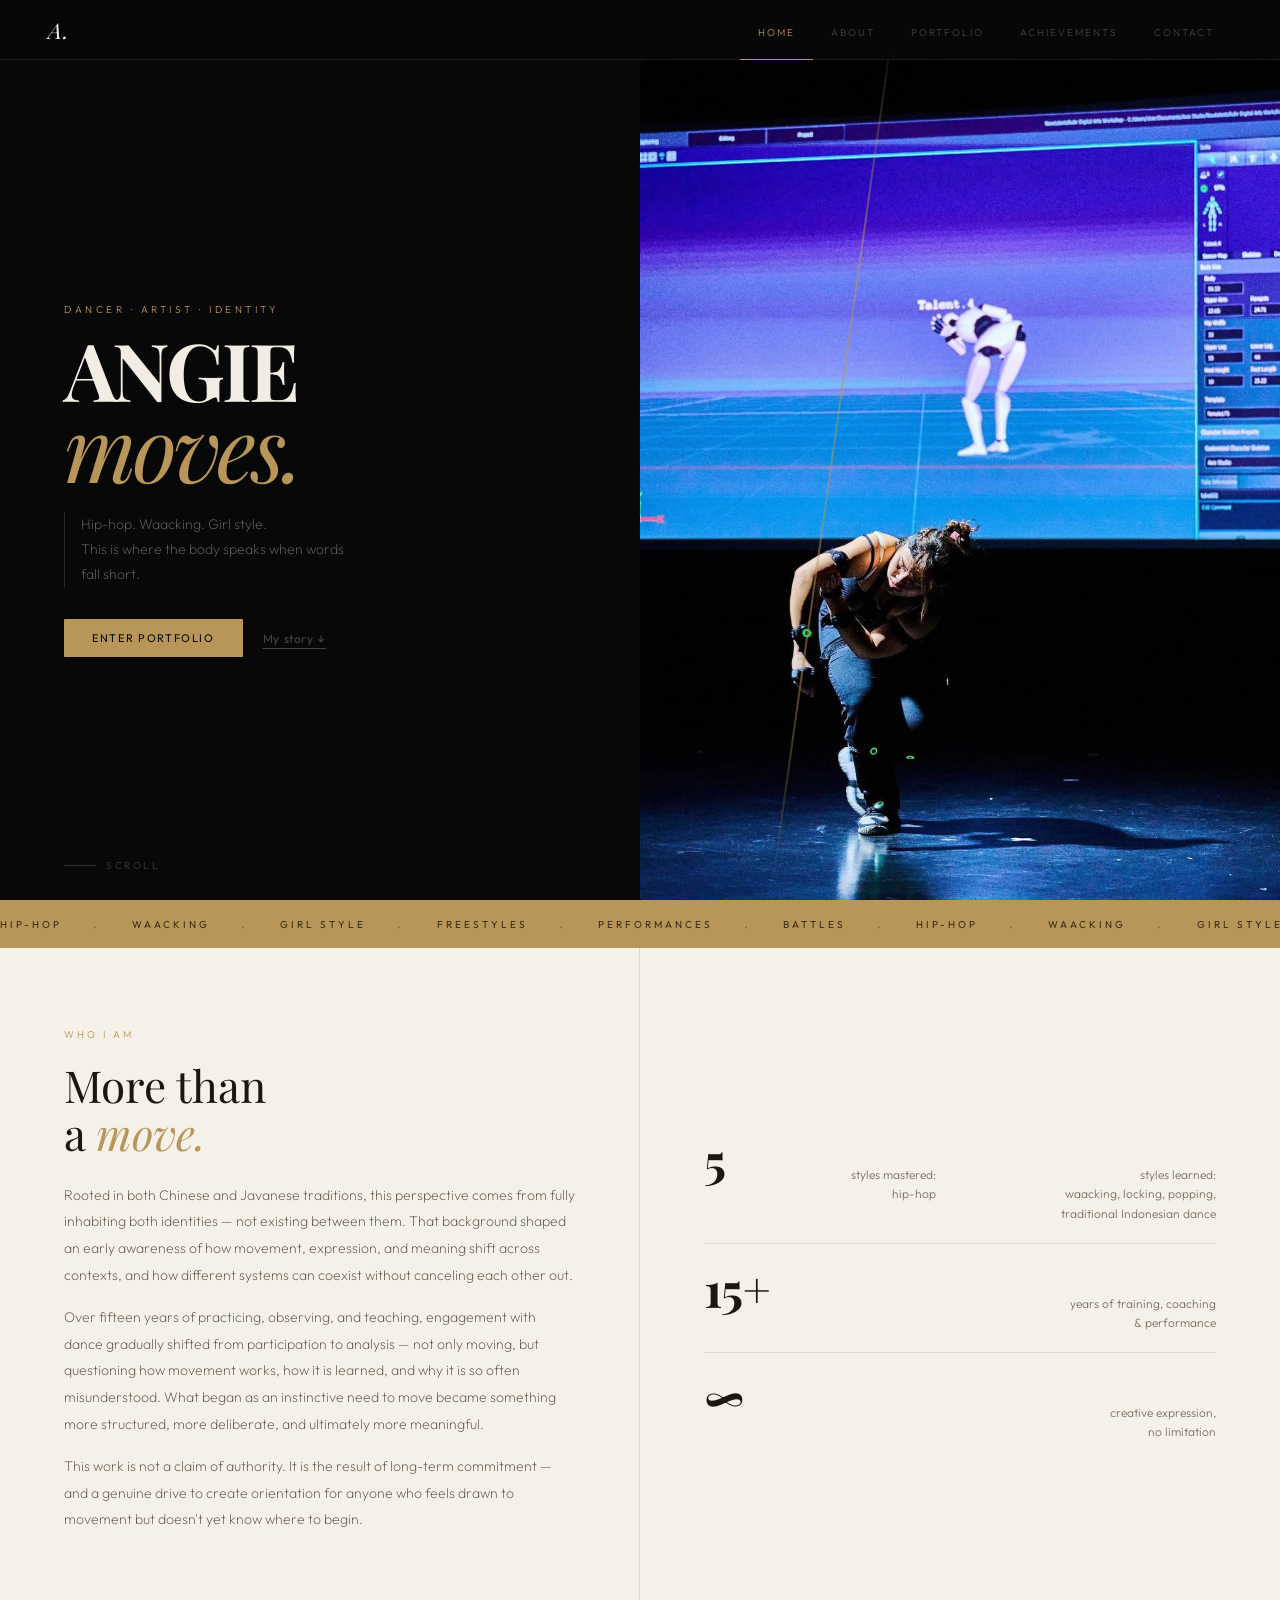
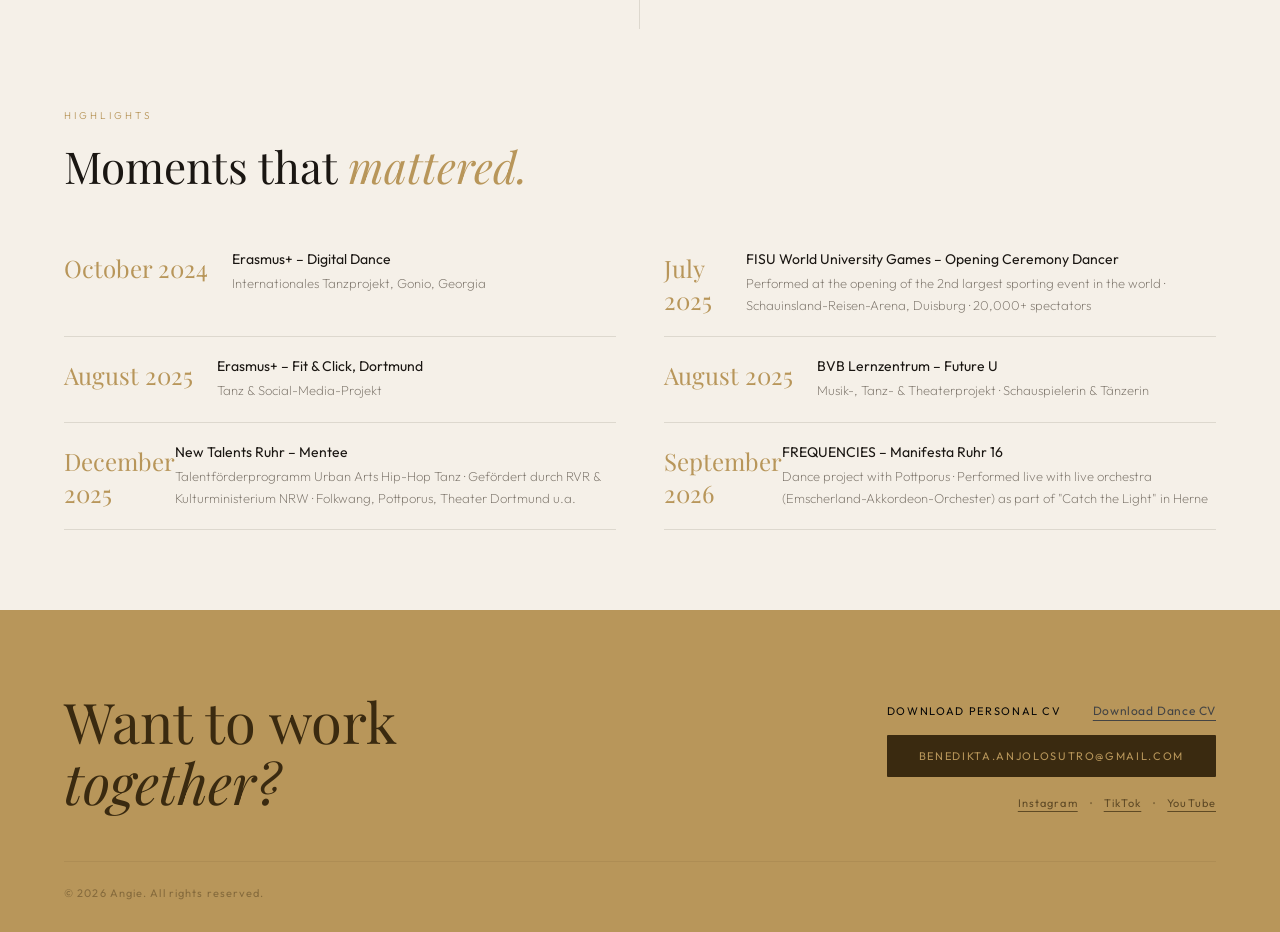
==== commit 59033d74: "Update index.html" ====
--- a/index.html
+++ b/index.html
@@ -135,49 +135,48 @@
 
       <!-- 👇 REPLACE ALL OF THESE with your real achievements -->
       <!-- Copy-paste more <div class="ach-item"> blocks to add more! -->
-      
-      <div class="ach-item">
-  <span class="ach-year">2024–2026</span>
+<div class="ach-item">
+  <span class="ach-year">October 2024</span>
+  <div>
+    <p class="ach-title">Erasmus+ – Digital Dance</p>
+    <p class="ach-desc">Internationales Tanzprojekt, Gonio, Georgia</p>
+  </div>
+</div>
+       <div class="ach-item">
+  <span class="ach-year">July 2025</span>
+  <div>
+    <p class="ach-title">FISU World University Games – Opening Ceremony Dancer</p>
+    <p class="ach-desc">Performed at the opening of the 2nd largest sporting event in the world · Schauinsland-Reisen-Arena, Duisburg · 20,000+ spectators</p>
+  </div>
+</div>
+<div class="ach-item">
+  <span class="ach-year">August 2025</span>
+  <div>
+    <p class="ach-title">Erasmus+ – Fit & Click, Dortmund</p>
+    <p class="ach-desc">Tanz & Social-Media-Projekt</p>
+  </div>
+</div>
+<div class="ach-item">
+  <span class="ach-year">August 2025</span>
+  <div>
+    <p class="ach-title">BVB Lernzentrum – Future U</p>
+    <p class="ach-desc">Musik-, Tanz- & Theaterprojekt · Schauspielerin & Tänzerin</p>
+  </div>
+</div>
+        <div class="ach-item">
+  <span class="ach-year">December 2025</span>
   <div>
     <p class="ach-title">New Talents Ruhr – Mentee</p>
     <p class="ach-desc">Talentförderprogramm Urban Arts Hip-Hop Tanz · Gefördert durch RVR & Kulturministerium NRW · Folkwang, Pottporus, Theater Dortmund u.a.</p>
   </div>
 </div>
-      <div class="ach-item">
-  <span class="ach-year">Jul 2025</span>
-  <div>
-    <p class="ach-title">FISU World University Games – Opening Ceremony Dancer</p>
-    <p class="ach-desc">Performed at the opening of the 2nd largest sporting event in the world · Schauinsland-Reisen-Arena, Duisburg · 20,000+ spectators</p>
-  </div>
-</div>
-<div class="ach-item">
-  <span class="ach-year">Okt 2024</span>
-  <div>
-    <p class="ach-title">Erasmus+ – Digital Dance</p>
-    <p class="ach-desc">Internationales Tanzprojekt, Gonio, Georgia</p>
-  </div>
-</div>
-<div class="ach-item">
-  <span class="ach-year">Aug 2025</span>
-  <div>
-    <p class="ach-title">Erasmus+ – Fit & Click, Dortmund</p>
-    <p class="ach-desc">Tanz & Social-Media-Projekt</p>
-  </div>
-</div>
-<div class="ach-item">
-  <span class="ach-year">Aug 2025</span>
-  <div>
-    <p class="ach-title">BVB Lernzentrum – Future U</p>
-    <p class="ach-desc">Musik-, Tanz- & Theaterprojekt · Schauspielerin & Tänzerin</p>
-  </div>
-</div>
+      
       <div class="ach-item"> 
-        <span class="ach-year">Sep 2026</span> 
+        <span class="ach-year">September 2026</span> 
         <div> <p class="ach-title">FREQUENCIES – Manifesta Ruhr 16</p> 
           <p class="ach-desc">Dance project with Pottporus · Performed live with live orchestra (Emscherland-Akkordeon-Orchester) as part of "Catch the Light" in Herne</p> 
         </div> </div>
       </div>
-
     </div>
   </section>
 
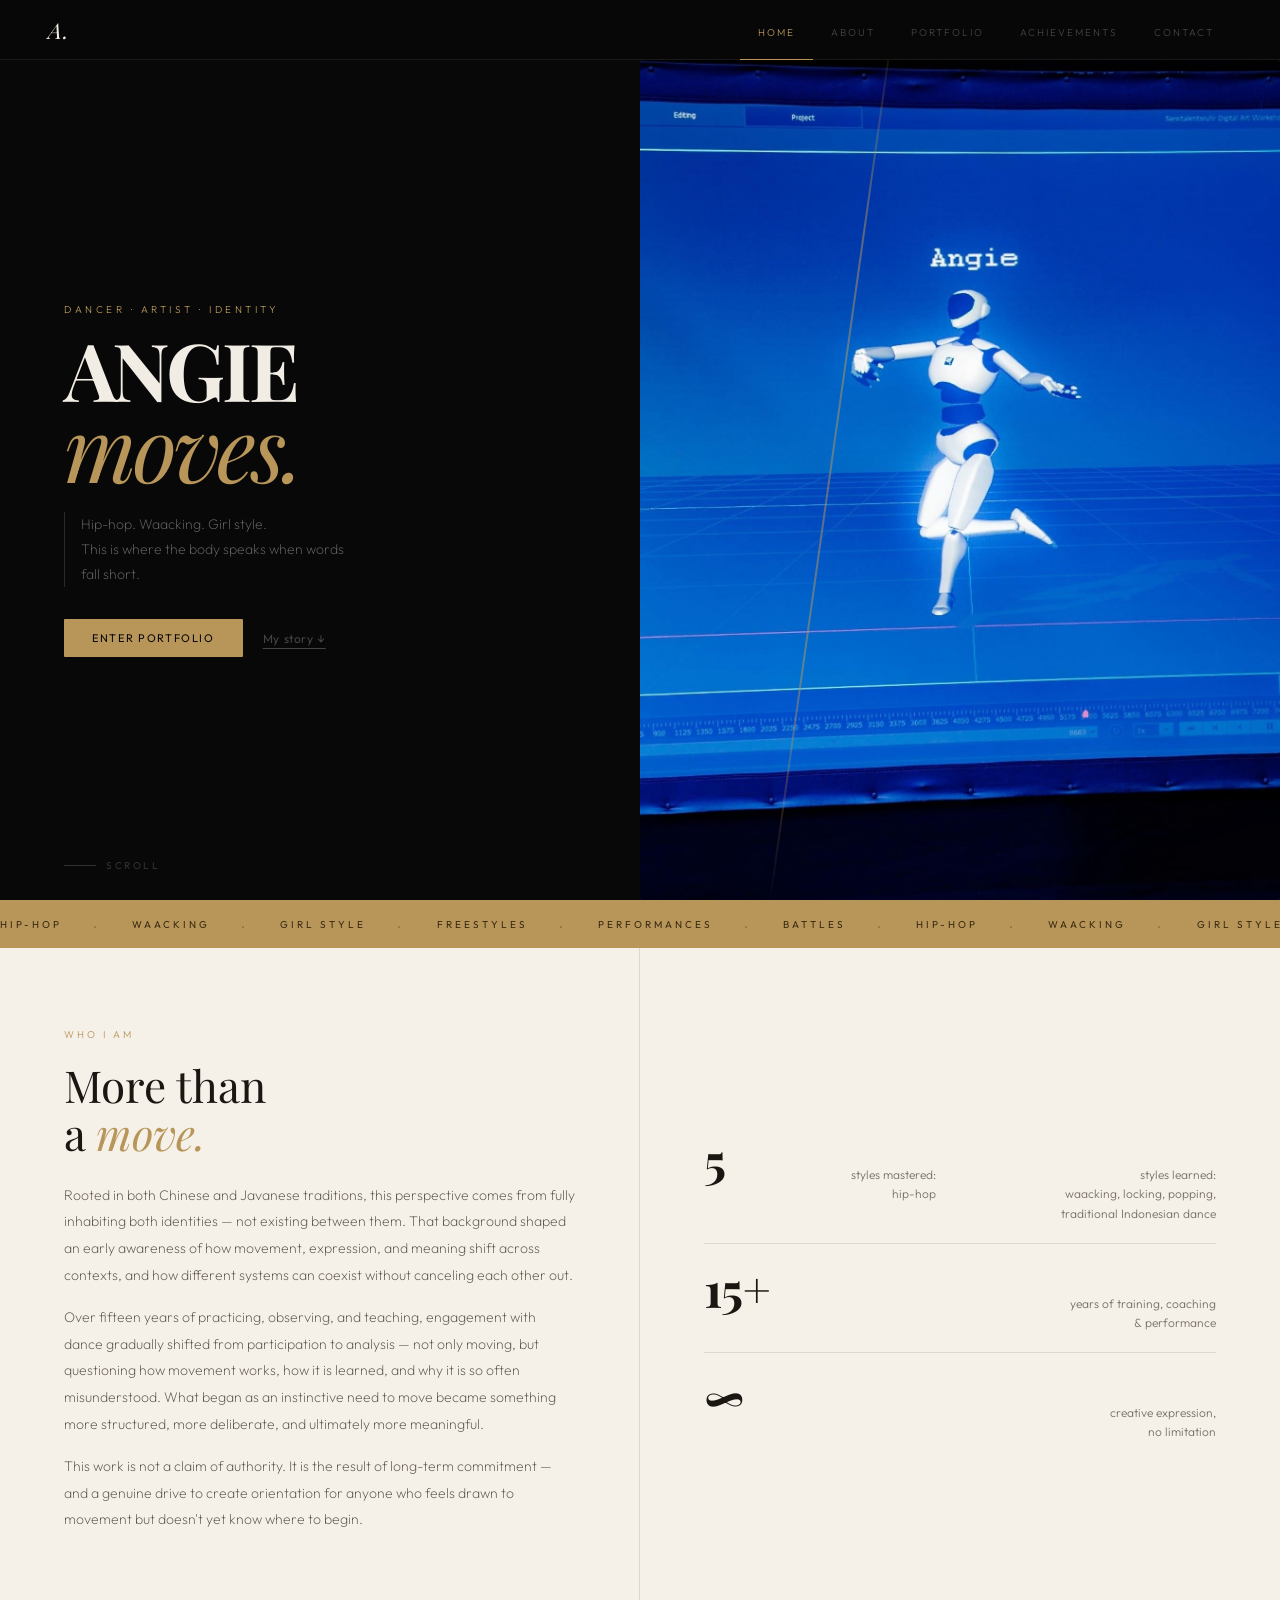
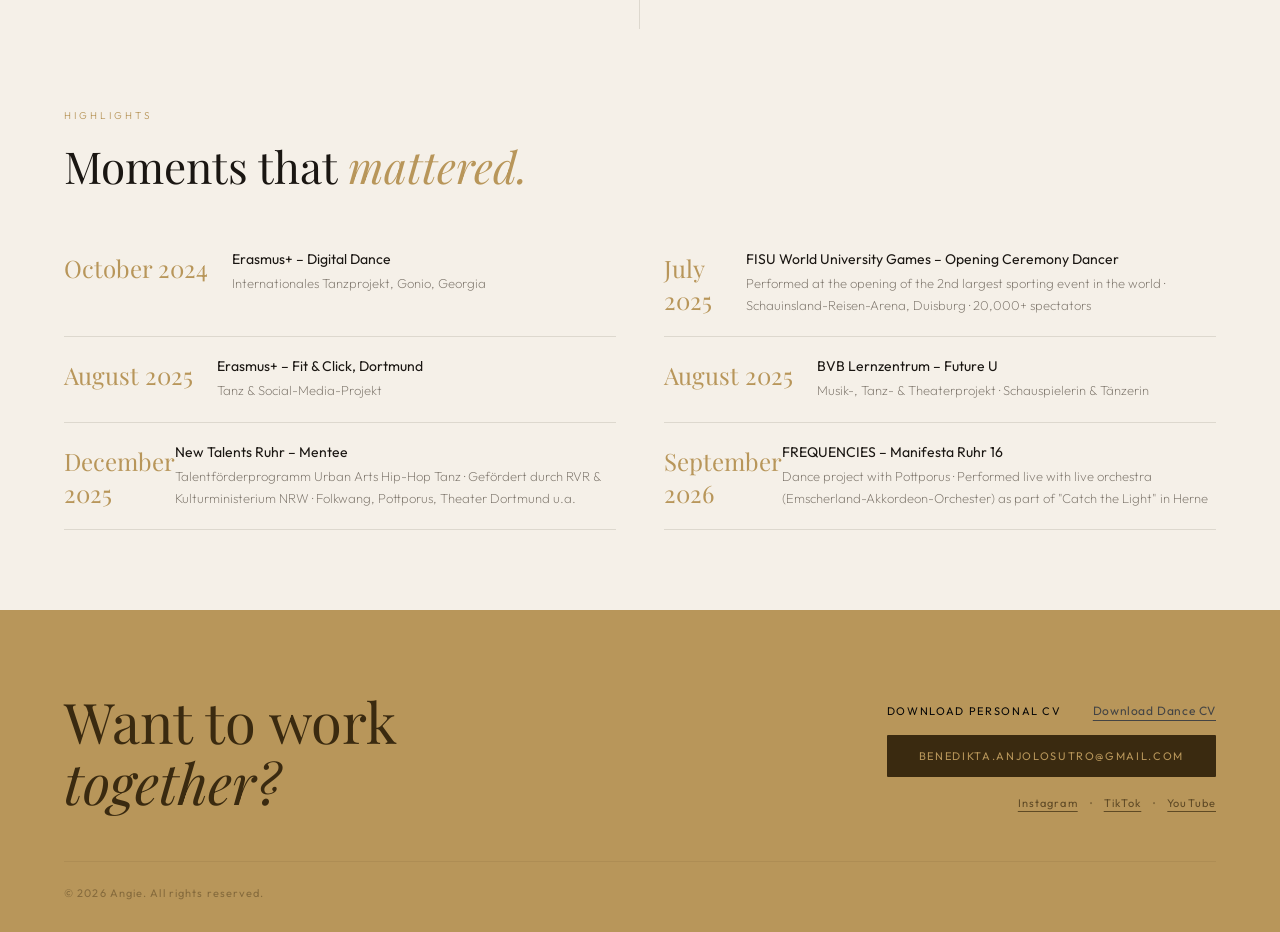
==== commit 48808b36: "add new photos" ====
--- a/index.html
+++ b/index.html
@@ -52,6 +52,8 @@
   <div class="slide"><img src="images/abme6.JPG" alt="Angie" /></div>
   <div class="slide"><img src="images/abme7.jpg" alt="Angie" /></div>
   <div class="slide"><img src="images/abme8.JPG" alt="Angie" /></div>
+  <div class="slide"><img src="images/abme9.JPG" alt="Angie" /></div>
+  <div class="slide"><img src="images/abme10.JPG" alt="Angie" /></div>
 </div>
        </div>
      </div>
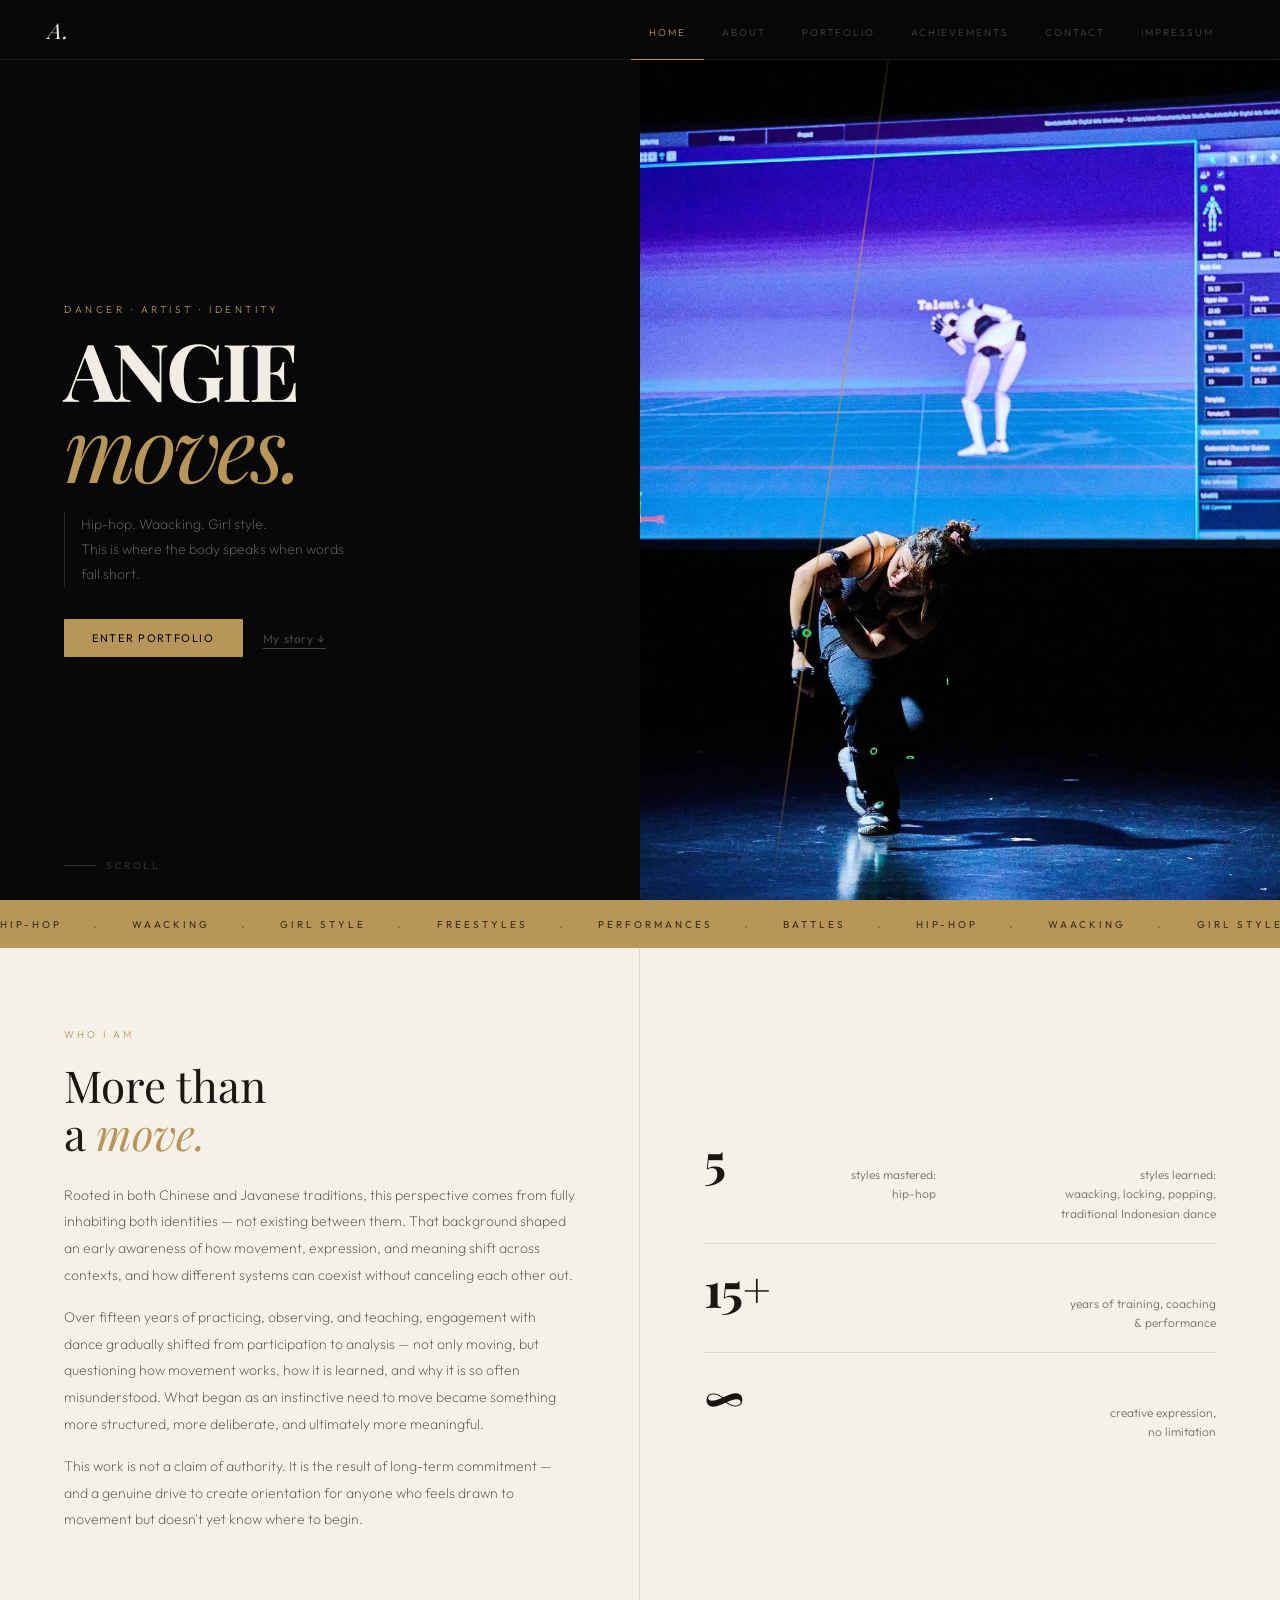
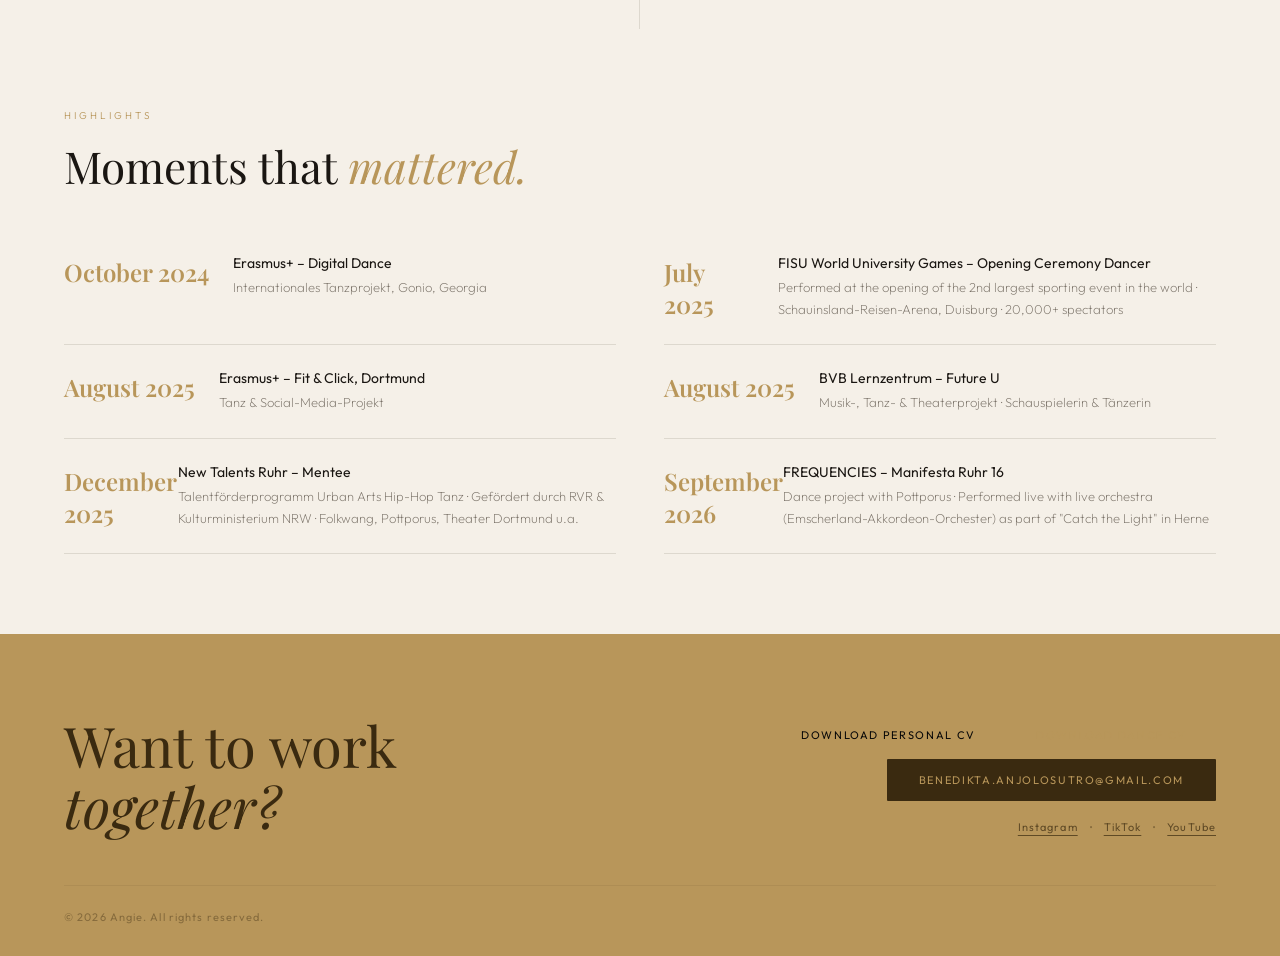
==== commit 03995220: "Update impressum" ====
--- a/index.html
+++ b/index.html
@@ -20,6 +20,7 @@
       <li><a href="portfolio.html">Portfolio</a></li>
       <li><a href="#achievements">Achievements</a></li>
       <li><a href="#contact">Contact</a></li>
+      <li><a href="impressum.html">Impressum</a></li>
     </ul>
     <button class="nav-toggle" aria-label="menu">☰</button>
   </nav>
--- a/style.css
+++ b/style.css
@@ -135,6 +135,9 @@
   transition: color 0.2s;
 }
 .btn-line:hover { color: var(--cream); }
+.cv-downloads .btn-line { background: transparent; border: 1px solid var(--gold); color: var(--gold); padding: 12px 28px; font-size: 11px; letter-spacing: 0.15em; text-transform: uppercase; text-decoration: none; 
+                         border-radius: 1px; transition: background 0.2s, color 0.2s; } 
+.cv-downloads .btn-line:hover { background: var(--gold); color: var(--dark); }
 .hero-right {
   background: #0f0d0b;
   display: flex; align-items: flex-end;
@@ -315,13 +318,13 @@
 }
 .ach-item {
   display: flex; gap: 24px;
-  align-items: flex-start; padding: 20px 0;
-  border-bottom: 0.5px solid #ddd8ce;
+  align-items: flex-start; padding: 24px 0;
+  border-bottom: 1px solid #ddd8ce;
 }
 .ach-year {
   font-family: var(--font-display);
   font-size: 24px; color: var(--gold);
-  min-width: 52px; font-weight: 400;
+  min-width: 90px; font-weight: 600;
   padding-top: 2px;
 }
 .ach-title {
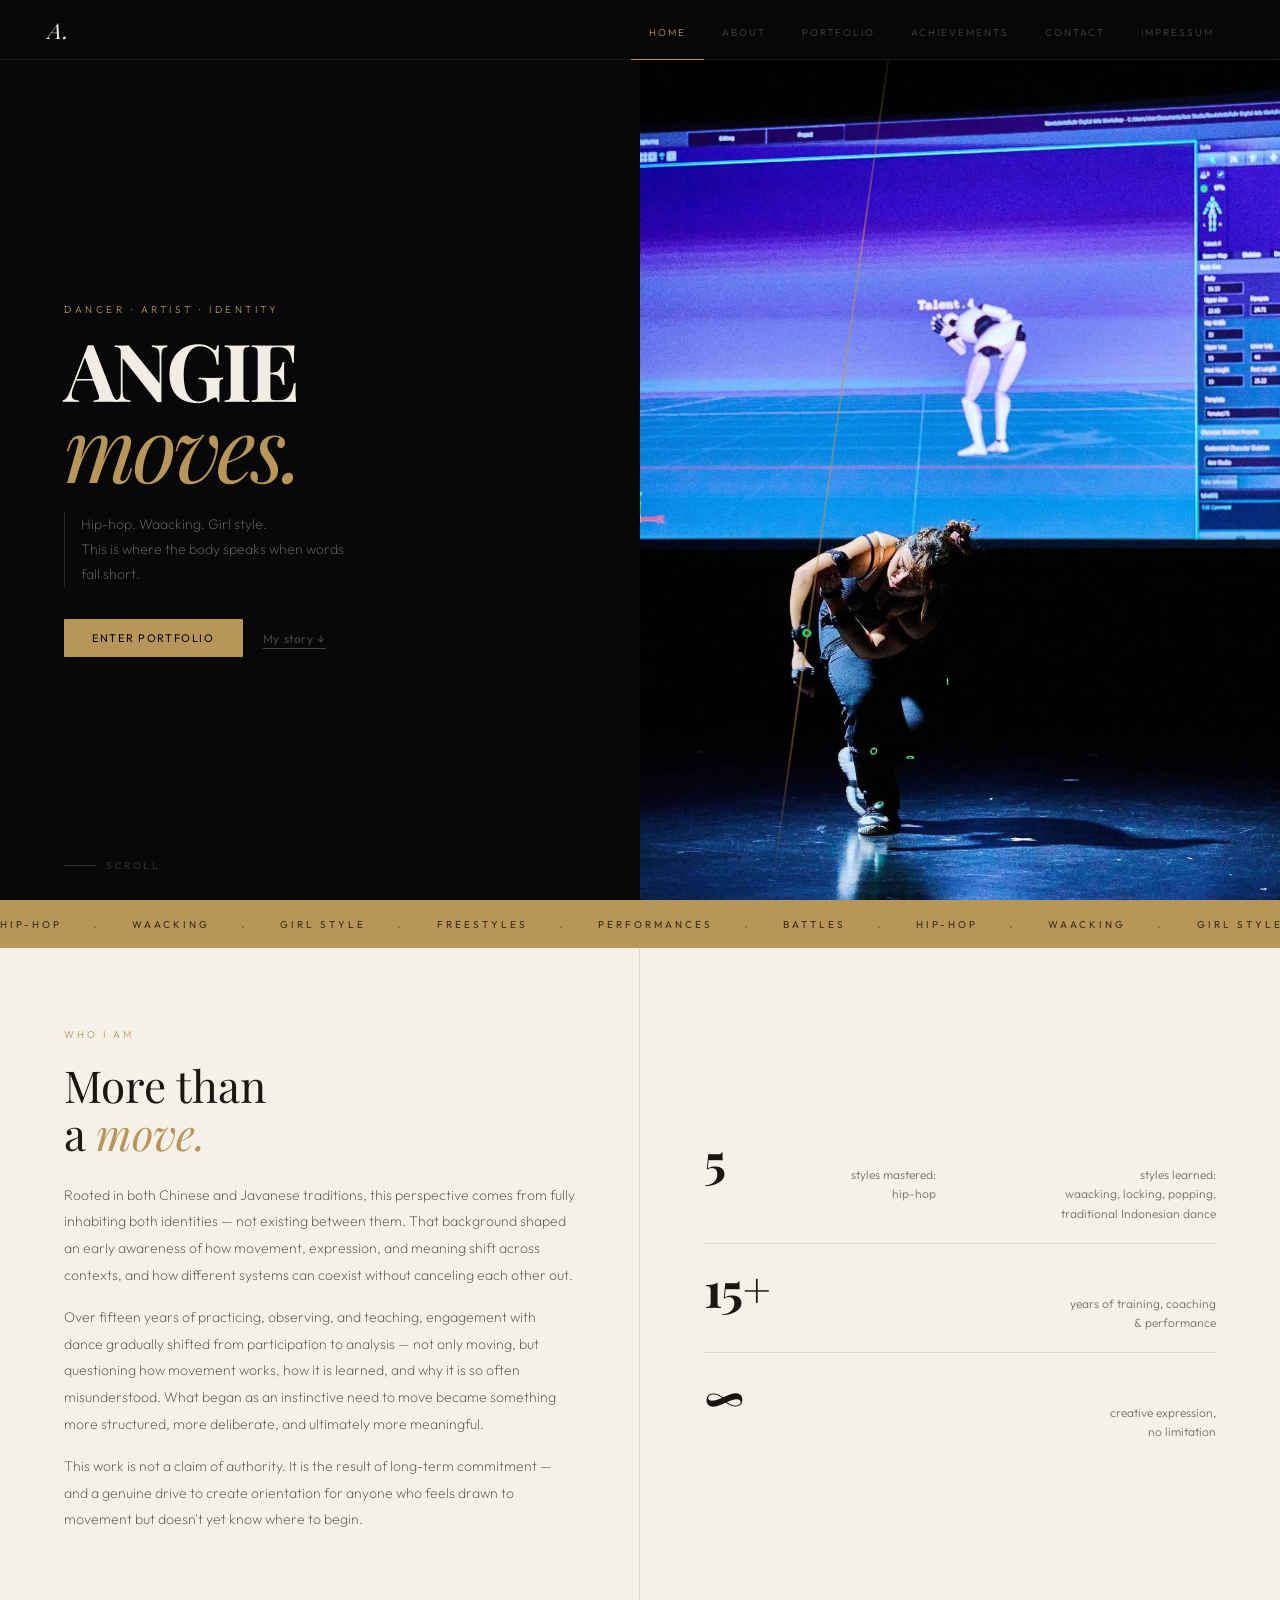
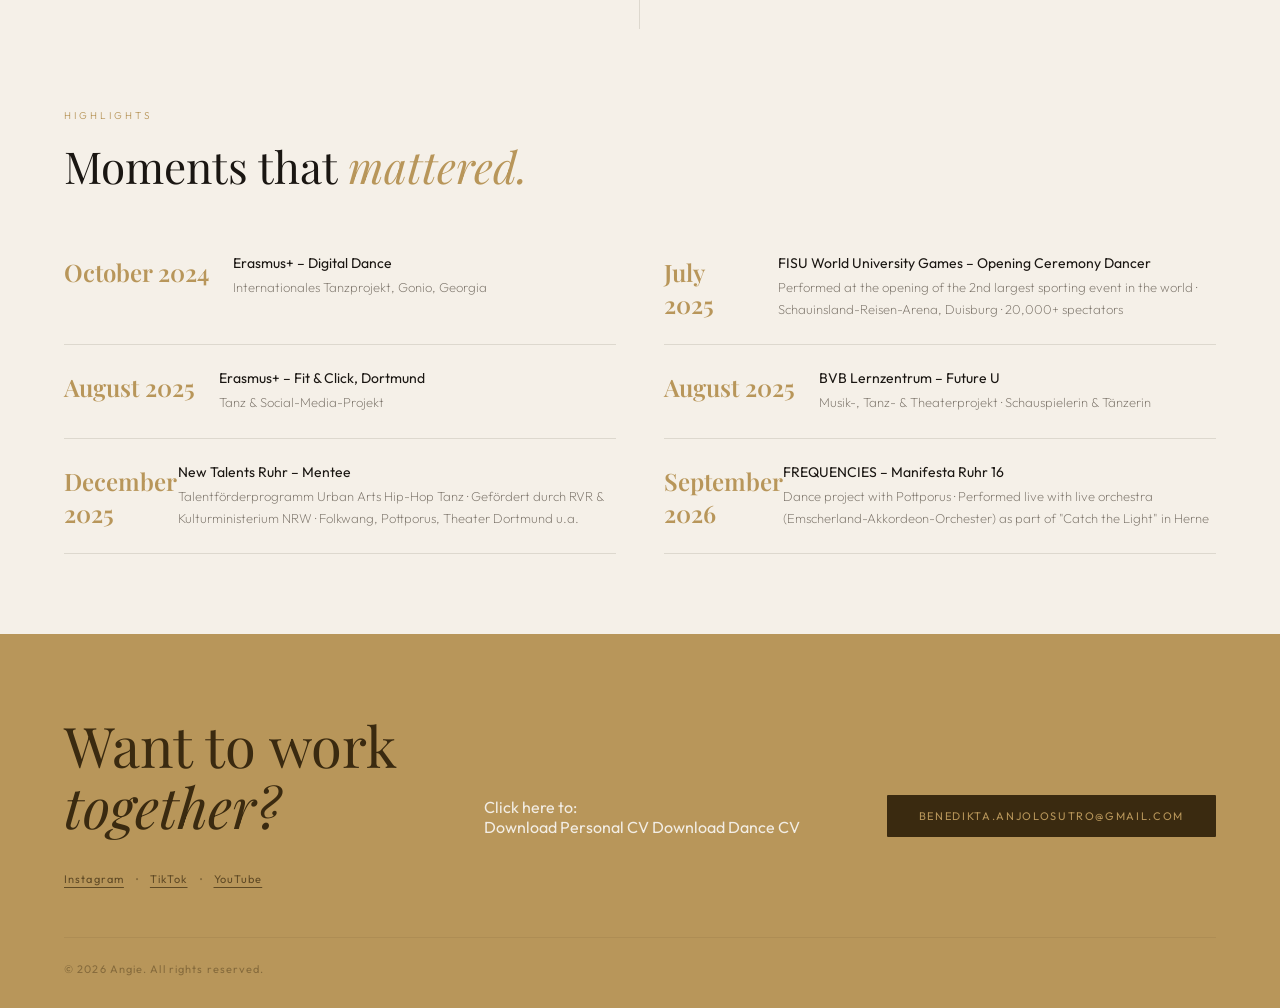
==== commit 428f17e2: "Update CV part" ====
--- a/index.html
+++ b/index.html
@@ -191,9 +191,10 @@
       <h2 class="contact-heading">Want to work<br><em>together?</em></h2>
       <div class="contact-links">
 
-        <div class="cv-downloads">
-  <a href="Lebenslauf_Benedikta_Anjolosutro.pdf" download class="btn-gold">Download Personal CV</a>
-  <a href="Tanz_Lebenslauf_Benedikta_Anjolosutro.pdf" download class="btn-line">Download Dance CV</a>
+        <div class="cv-downloads"> 
+          <p class="cv-label">Click here to:</p> 
+          <a href="Lebenslauf_Benedikta_Anjolosutro.pdf" download class="cv-link"> Download Personal CV</a> 
+          <a href="Tanz_Lebenslauf_Benedikta_Anjolosutro.pdf" download class="cv-link">Download Dance CV</a> </div>
 </div>
         <!-- 👇 REPLACE: add your real email and social links -->
         <a href="mailto:benedikta.anjolosutro@gmail.com" class="contact-btn">benedikta.anjolosutro@gmail.com</a>
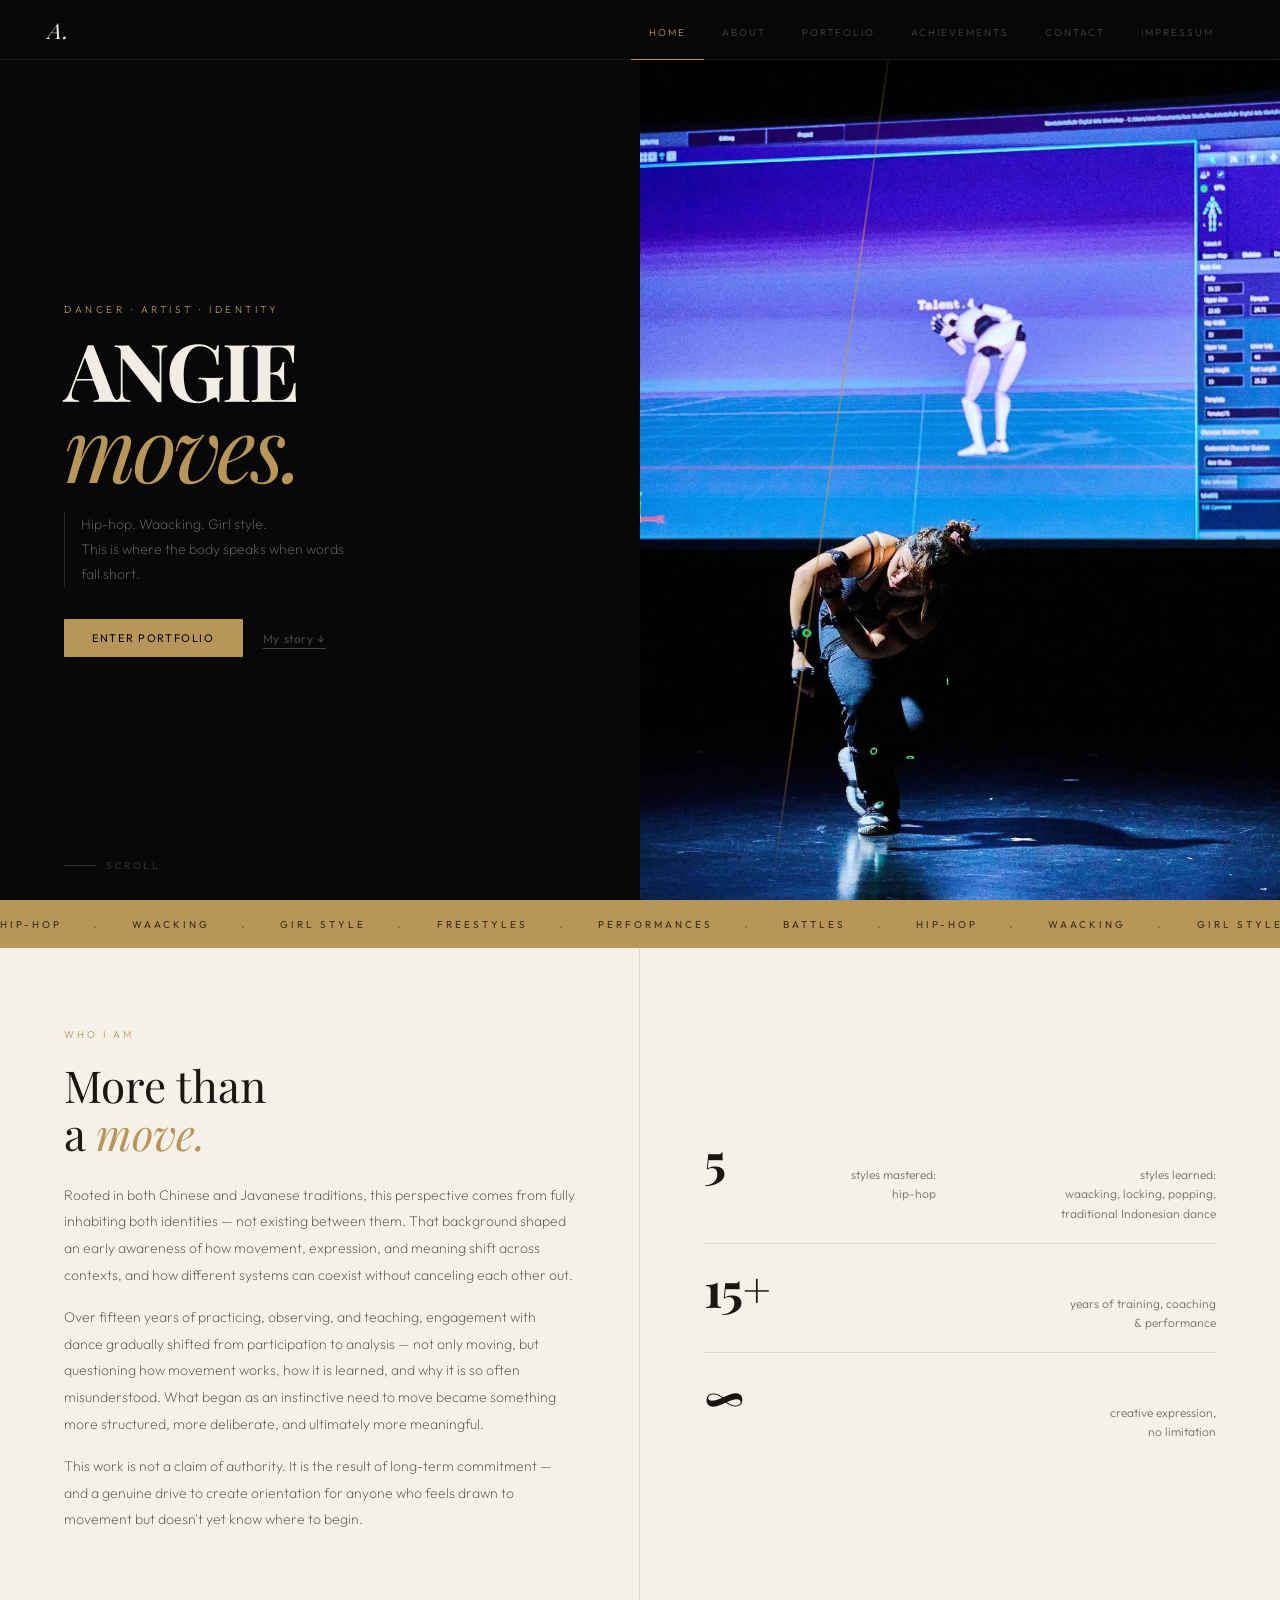
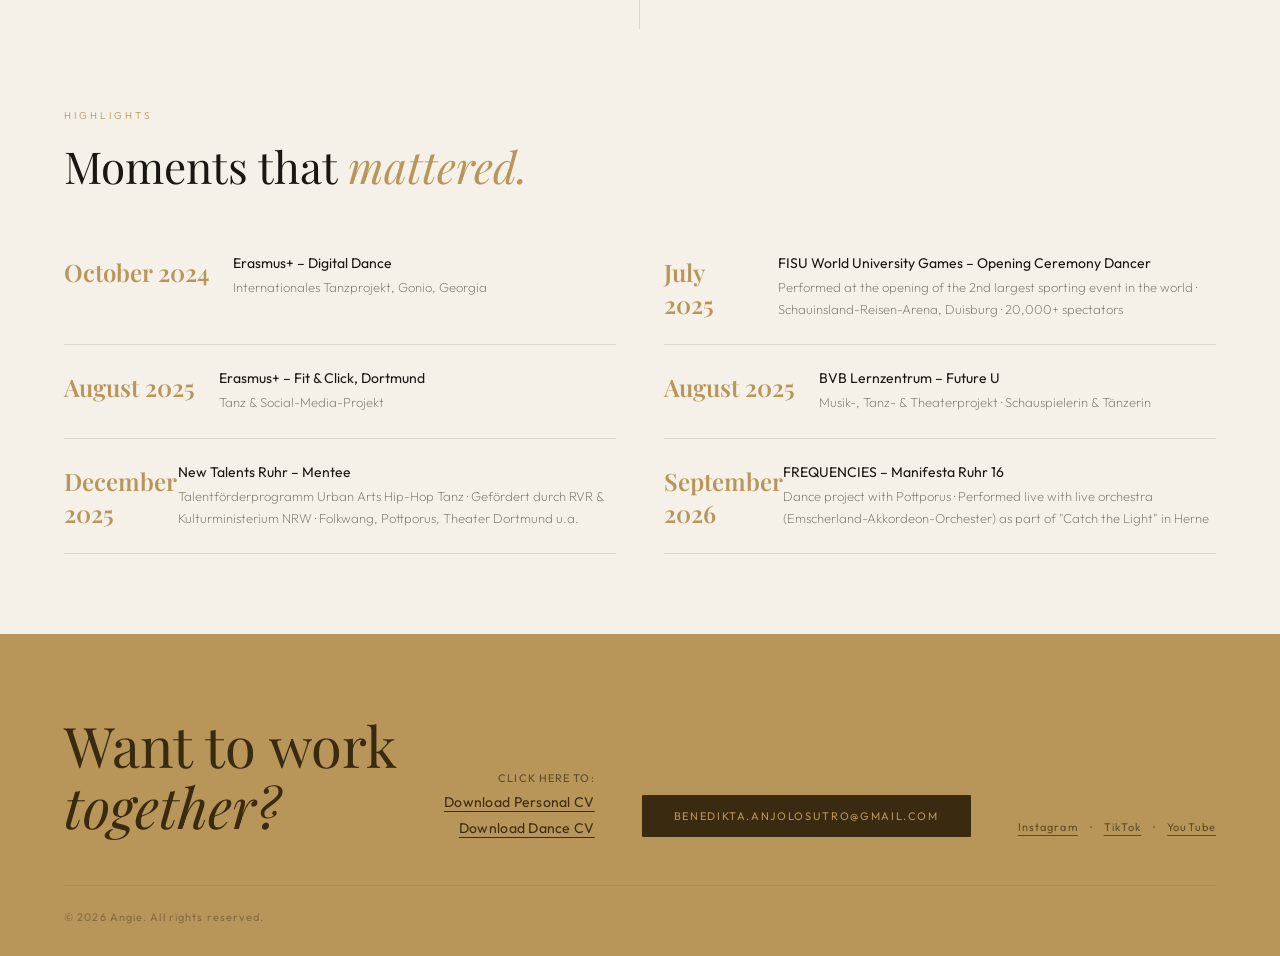
==== commit 31efdf12: "Update index.html" ====
--- a/index.html
+++ b/index.html
@@ -53,8 +53,8 @@
   <div class="slide"><img src="images/abme6.JPG" alt="Angie" /></div>
   <div class="slide"><img src="images/abme7.jpg" alt="Angie" /></div>
   <div class="slide"><img src="images/abme8.JPG" alt="Angie" /></div>
-  <div class="slide"><img src="images/abme9.JPG" alt="Angie" /></div>
-  <div class="slide"><img src="images/abme10.JPG" alt="Angie" /></div>
+  <div class="slide"><img src="images/abme9.jpg" alt="Angie" /></div>
+  <div class="slide"><img src="images/abme10.jpg" alt="Angie" /></div>
 </div>
        </div>
      </div>
--- a/style.css
+++ b/style.css
@@ -135,9 +135,10 @@
   transition: color 0.2s;
 }
 .btn-line:hover { color: var(--cream); }
-.cv-downloads .btn-line { background: transparent; border: 1px solid var(--gold); color: var(--gold); padding: 12px 28px; font-size: 11px; letter-spacing: 0.15em; text-transform: uppercase; text-decoration: none; 
-                         border-radius: 1px; transition: background 0.2s, color 0.2s; } 
-.cv-downloads .btn-line:hover { background: var(--gold); color: var(--dark); }
+.cv-downloads { display: flex; flex-direction: column; gap: 8px; align-items: flex-end; } 
+.cv-label { font-size: 11px; letter-spacing: 0.1em; text-transform: uppercase; color: var(--gold-dark); opacity: 0.7; } 
+.cv-link { font-size: 14px; color: var(--gold-dark); text-decoration: underline; text-underline-offset: 4px; letter-spacing: 0.02em; transition: opacity 0.2s; } 
+.cv-link:hover { opacity: 0.55; }
 .hero-right {
   background: #0f0d0b;
   display: flex; align-items: flex-end;
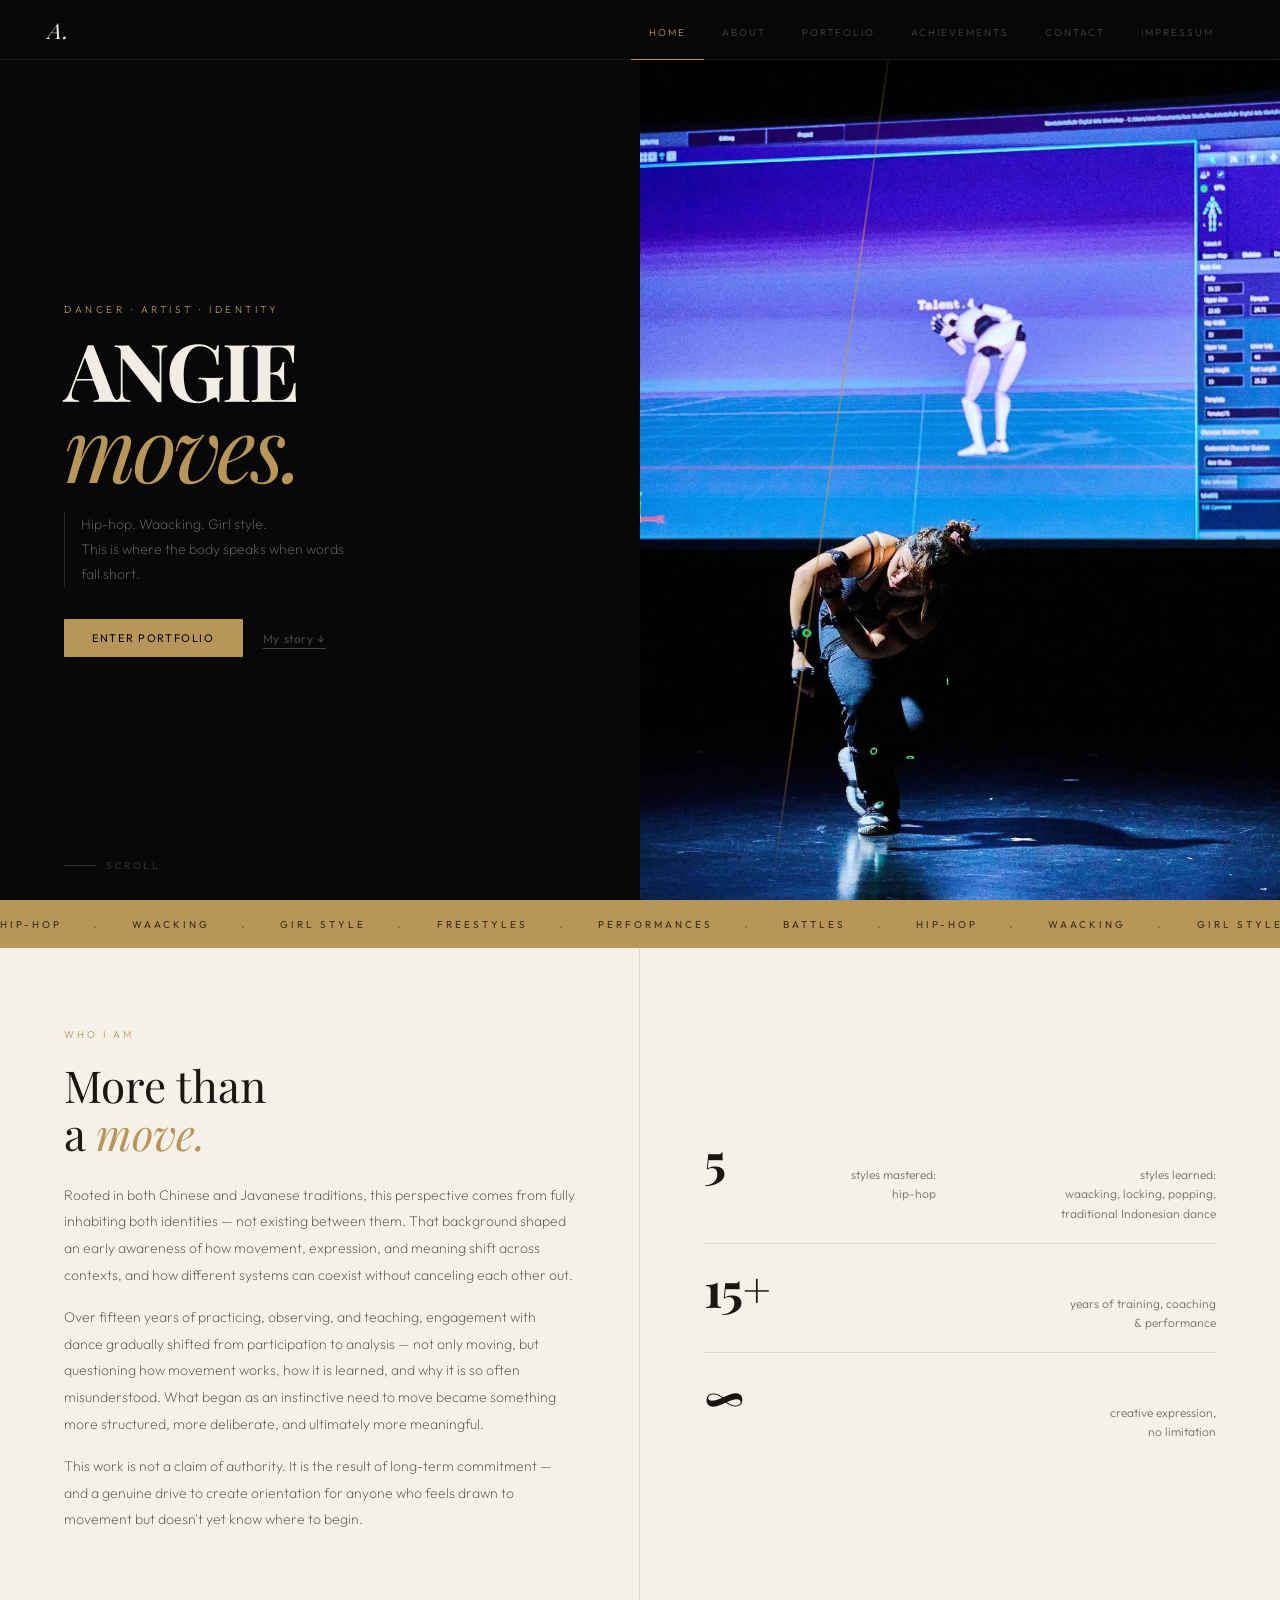
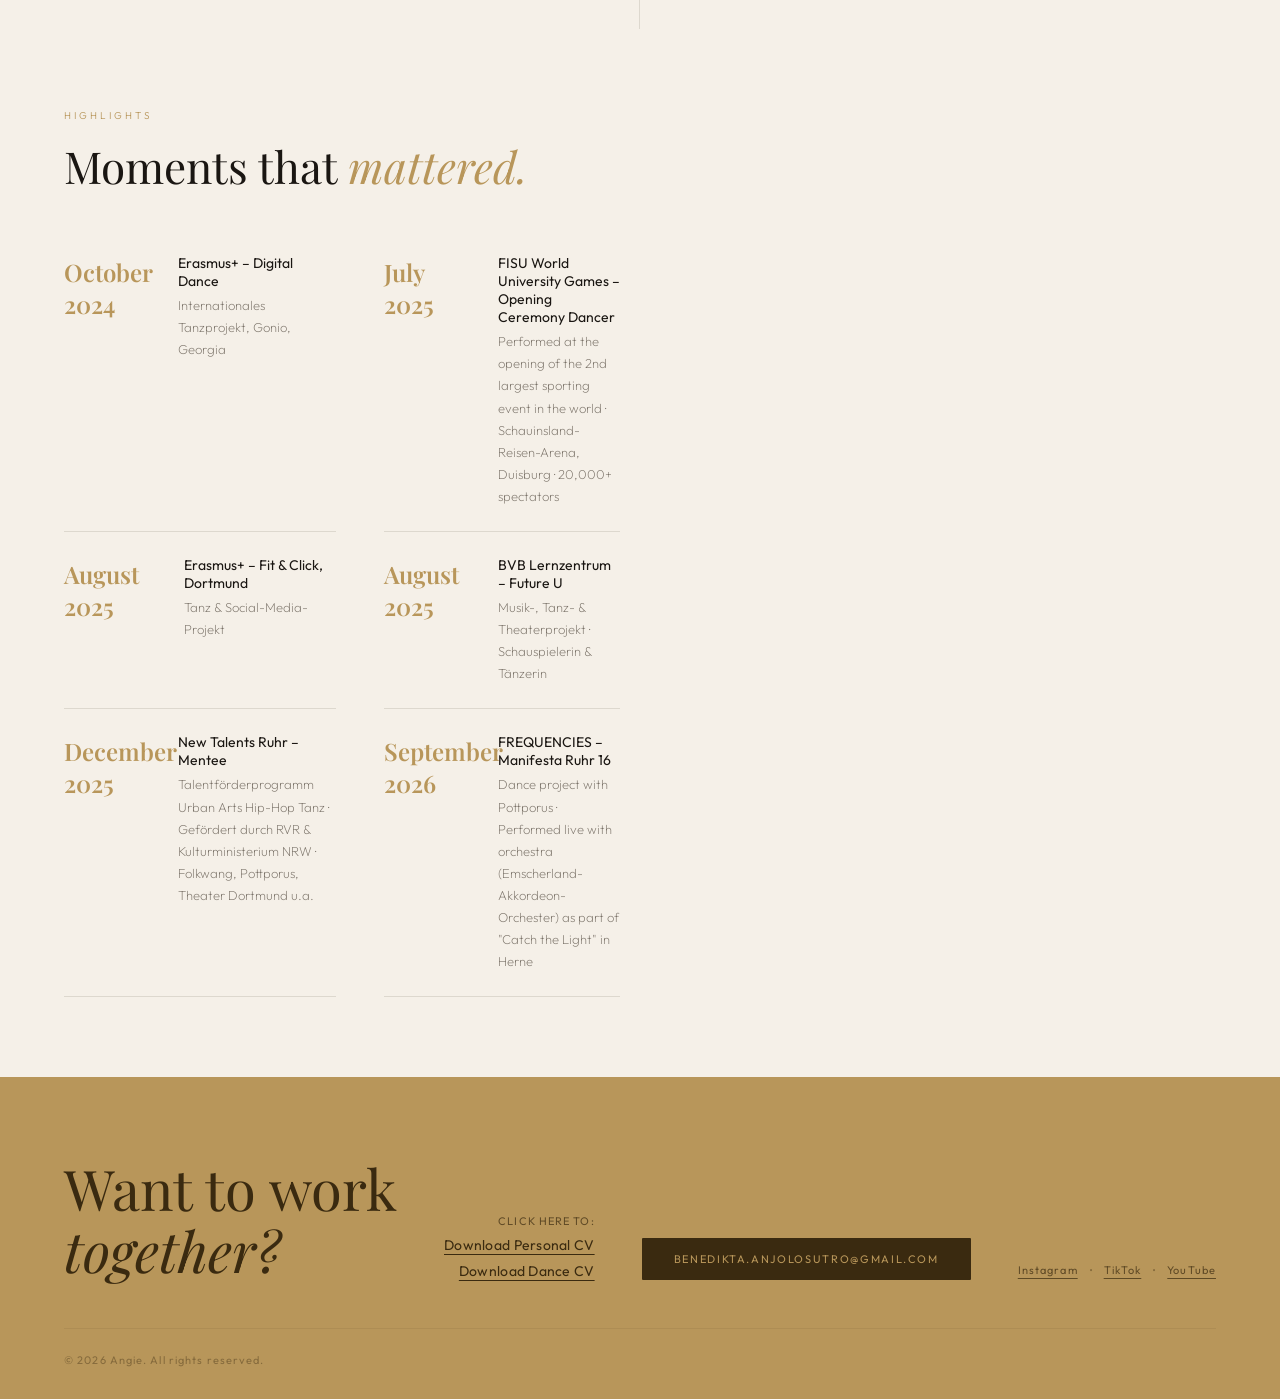
==== commit 419b56b6: "highlight edit" ====
--- a/index.html
+++ b/index.html
@@ -138,49 +138,41 @@
 
       <!-- 👇 REPLACE ALL OF THESE with your real achievements -->
       <!-- Copy-paste more <div class="ach-item"> blocks to add more! -->
-<div class="ach-item">
-  <span class="ach-year">October 2024</span>
-  <div>
-    <p class="ach-title">Erasmus+ – Digital Dance</p>
-    <p class="ach-desc">Internationales Tanzprojekt, Gonio, Georgia</p>
-  </div>
-</div>
-       <div class="ach-item">
-  <span class="ach-year">July 2025</span>
-  <div>
-    <p class="ach-title">FISU World University Games – Opening Ceremony Dancer</p>
-    <p class="ach-desc">Performed at the opening of the 2nd largest sporting event in the world · Schauinsland-Reisen-Arena, Duisburg · 20,000+ spectators</p>
-  </div>
-</div>
-<div class="ach-item">
-  <span class="ach-year">August 2025</span>
-  <div>
-    <p class="ach-title">Erasmus+ – Fit & Click, Dortmund</p>
-    <p class="ach-desc">Tanz & Social-Media-Projekt</p>
-  </div>
-</div>
-<div class="ach-item">
-  <span class="ach-year">August 2025</span>
-  <div>
-    <p class="ach-title">BVB Lernzentrum – Future U</p>
-    <p class="ach-desc">Musik-, Tanz- & Theaterprojekt · Schauspielerin & Tänzerin</p>
-  </div>
-</div>
-        <div class="ach-item">
-  <span class="ach-year">December 2025</span>
-  <div>
-    <p class="ach-title">New Talents Ruhr – Mentee</p>
-    <p class="ach-desc">Talentförderprogramm Urban Arts Hip-Hop Tanz · Gefördert durch RVR & Kulturministerium NRW · Folkwang, Pottporus, Theater Dortmund u.a.</p>
-  </div>
-</div>
-      
-      <div class="ach-item"> 
-        <span class="ach-year">September 2026</span> 
-        <div> <p class="ach-title">FREQUENCIES – Manifesta Ruhr 16</p> 
-          <p class="ach-desc">Dance project with Pottporus · Performed live with live orchestra (Emscherland-Akkordeon-Orchester) as part of "Catch the Light" in Herne</p> 
-        </div> </div>
-      </div>
-    </div>
+<div class="ach-grid reveal"> 
+  <div class="ach-item"> 
+    <span class="ach-year">October 2024</span> 
+    <div> 
+      <p class="ach-title">Erasmus+ – Digital Dance</p> 
+      <p class="ach-desc">Internationales Tanzprojekt, Gonio, Georgia</p> 
+    </div> </div> 
+  <div class="ach-item">
+    <span class="ach-year">July 2025</span> 
+    <div> 
+      <p class="ach-title">FISU World University Games – Opening Ceremony Dancer</p> 
+      <p class="ach-desc">Performed at the opening of the 2nd largest sporting event in the world · Schauinsland-Reisen-Arena, Duisburg · 20,000+ spectators</p> 
+    </div> </div> 
+  <div class="ach-item"> 
+    <span class="ach-year">August 2025</span> 
+    <div> <p class="ach-title">Erasmus+ – Fit & Click, Dortmund</p> 
+      <p class="ach-desc">Tanz & Social-Media-Projekt</p> </div>
+  </div> 
+  <div class="ach-item"> <span class="ach-year">August 2025</span> 
+    <div> 
+      <p class="ach-title">BVB Lernzentrum – Future U</p>
+      <p class="ach-desc">Musik-, Tanz- & Theaterprojekt · Schauspielerin & Tänzerin</p> </div> 
+  </div> 
+  <div class="ach-item"> 
+    <span class="ach-year">December 2025</span> 
+    <div> 
+      <p class="ach-title">New Talents Ruhr – Mentee</p> 
+      <p class="ach-desc">Talentförderprogramm Urban Arts Hip-Hop Tanz · Gefördert durch RVR & Kulturministerium NRW · Folkwang, Pottporus, Theater Dortmund u.a.</p> 
+    </div> </div> 
+  <div class="ach-item"> 
+    <span class="ach-year">September 2026</span> 
+    <div> 
+      <p class="ach-title">FREQUENCIES – Manifesta Ruhr 16</p> 
+      <p class="ach-desc">Dance project with Pottporus · Performed live with orchestra (Emscherland-Akkordeon-Orchester) as part of "Catch the Light" in Herne</p> 
+    </div> </div> </div> 
   </section>
 
   <!-- ═══════════════════════════════════════════
